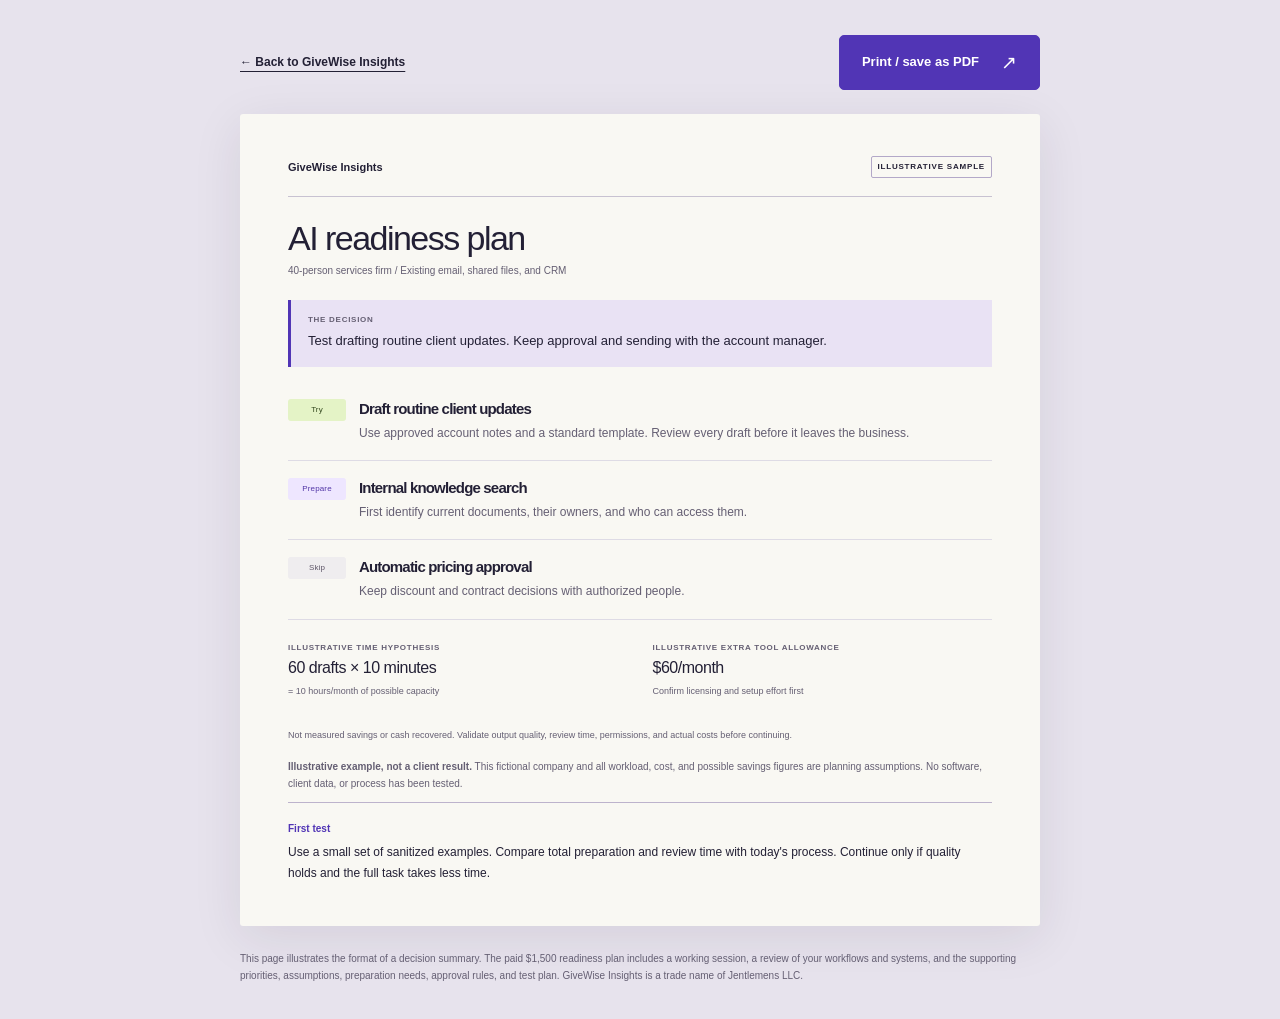
==== sample-ai-plan.html @ 5fb80d4b "Rebuild GiveWise Insights around the $1,500 AI readiness plan" ====
<!doctype html>
<html lang="en"><head><meta charset="utf-8"><meta name="viewport" content="width=device-width, initial-scale=1"><title>Sample AI Readiness Plan | GiveWise Insights</title><meta name="description" content="A one-page fictional AI readiness plan for a 40-person services firm. See a suggested first test, preparation needs, and ideas to skip."><link rel="canonical" href="https://givewiseinsights.josephjilovec.com/sample-ai-plan"><link rel="icon" href="favicon.svg" type="image/svg+xml"><link rel="stylesheet" href="styles.css"></head><body class="sample-document"><nav class="sample-toolbar" aria-label="Sample plan actions"><a class="text-link" href="index.html#sample">← Back to GiveWise Insights</a><button class="button" data-print-sample hidden type="button">Print / save as PDF <span aria-hidden="true">↗</span></button></nav><main><article class="sample-paper standalone-paper" aria-labelledby="sample-title"><div class="paper-heading"><span>GiveWise Insights</span><span class="paper-label">Illustrative sample</span></div><h1 id="sample-title">AI readiness plan</h1><p class="paper-context">40-person services firm / Existing email, shared files, and CRM</p><div class="sample-goal"><small>The decision</small><p>Test drafting routine client updates. Keep approval and sending with the account manager.</p></div><ol class="sample-decisions"><li><span class="tag try">Try</span><div><h2>Draft routine client updates</h2><p>Use approved account notes and a standard template. Review every draft before it leaves the business.</p></div></li><li><span class="tag prepare">Prepare</span><div><h2>Internal knowledge search</h2><p>First identify current documents, their owners, and who can access them.</p></div></li><li><span class="tag skip">Skip</span><div><h2>Automatic pricing approval</h2><p>Keep discount and contract decisions with authorized people.</p></div></li></ol><div class="sample-math"><div><small>Illustrative time hypothesis</small><strong>60 drafts × 10 minutes</strong><span>= 10 hours/month of possible capacity</span></div><div><small>Illustrative extra tool allowance</small><strong>$60/month</strong><span>Confirm licensing and setup effort first</span></div></div><p class="paper-footnote">Not measured savings or cash recovered. Validate output quality, review time, permissions, and actual costs before continuing.</p><p class="standalone-disclaimer"><strong>Illustrative example, not a client result.</strong> This fictional company and all workload, cost, and possible savings figures are planning assumptions. No software, client data, or process has been tested.</p><div class="paper-next"><strong>First test</strong><p>Use a small set of sanitized examples. Compare total preparation and review time with today's process. Continue only if quality holds and the full task takes less time.</p></div></article></main><p class="sample-document-note">This page illustrates the format of a decision summary. The paid $1,500 readiness plan includes a working session, a review of your workflows and systems, and the supporting priorities, assumptions, preparation needs, approval rules, and test plan. GiveWise Insights is a trade name of Jentlemens LLC.</p><script src="script.js" defer></script></body></html>
---- styles.css ----
:root{--ink:#232035;--muted:#655f73;--purple:#5135b5;--purple-dark:#372175;--lime:#dff59d;--paper:#f9f8f3;--line:#dedbe5;--white:#fff;--max:1264px;font-family:"Helvetica Neue",Helvetica,Arial,sans-serif;color:var(--ink);background:var(--paper);font-synthesis:none}*{box-sizing:border-box}html{scroll-behavior:smooth;scroll-padding-top:100px}body{margin:0;-webkit-font-smoothing:antialiased}a{color:inherit;text-decoration:none}button{font:inherit}a,button,summary{-webkit-tap-highlight-color:transparent}a:focus-visible,button:focus-visible,summary:focus-visible{outline:3px solid #8f6cef;outline-offset:5px}::selection{background:var(--lime);color:var(--ink)}h1,h2,h3,h4,p{margin-top:0}h1,h2,h3,h4{font-weight:500}h1,h2{letter-spacing:-.055em}h1 em,h2 em,.board-title em{font-family:Georgia,"Times New Roman",serif;font-weight:400}p{line-height:1.65}.wrap{width:min(var(--max),calc(100% - 96px));margin-inline:auto}.section-space{padding-block:112px}.skip-link{position:fixed;top:12px;left:12px;z-index:100;transform:translateY(-160%);padding:12px 18px;background:var(--ink);color:#fff}.skip-link:focus{transform:none}.site-header{position:sticky;top:0;z-index:20;border-bottom:1px solid var(--line);background:rgba(249,248,243,.96);backdrop-filter:blur(16px)}.header-inner{width:min(1440px,calc(100% - 64px));margin:auto;min-height:94px;display:flex;align-items:center;gap:30px}.brand{display:inline-flex;align-items:center;gap:11px;flex-shrink:0}.brand-mark{width:43px;height:43px;position:relative;display:flex;align-items:center;justify-content:center;background:var(--purple);color:var(--white);border-radius:11px;font-size:29px;font-weight:650;letter-spacing:-.08em;padding-right:3px}.brand-mark>span{position:absolute;right:4px;top:0;font-size:20px;color:var(--lime)}.brand-name{font-size:21px;font-weight:650;letter-spacing:-.055em;line-height:1.1}.brand-name>span{font-weight:400}.brand-name small{display:block;margin-top:7px;color:var(--muted);font-size:10px;font-weight:500;letter-spacing:.055em}.header-inner nav{margin-left:auto;display:flex;gap:28px;font-size:12px;font-weight:550}.header-inner nav a:hover,.text-link:hover{color:var(--purple)}.button{display:inline-flex;align-items:center;justify-content:center;gap:22px;min-height:54px;max-width:100%;padding:17px 22px;border:1px solid var(--purple);border-radius:5px;background:var(--purple);color:var(--white);font-size:13px;font-weight:600;line-height:1.4;text-align:left;transition:background .18s,transform .18s}.button:hover{background:var(--purple-dark);transform:translateY(-2px)}.button>span{font-size:19px;line-height:1;flex-shrink:0}.button-small{min-height:42px;padding:10px 17px;font-size:12px}.button-lime{background:var(--lime);color:var(--ink);border-color:var(--lime)}.button-lime:hover{background:#ebffc0;color:var(--ink)}.button-outline{background:transparent;color:var(--white);border-color:#a897cf}.button-outline:hover{background:#4a328c}.eyebrow{margin-bottom:22px;font-size:10px;line-height:1.7;font-weight:650;letter-spacing:.13em;text-transform:uppercase;color:var(--purple)}.eyebrow.light{color:var(--lime)}.status-dot{width:6px;height:6px;display:inline-block;vertical-align:middle;margin-right:8px;border-radius:50%;background:var(--purple)}.hero{display:grid;grid-template-columns:1.3fr 1fr;gap:70px;align-items:center;padding-block:70px 74px}.hero h1{font-size:clamp(45px,4.8vw,70px);line-height:1.045;margin-bottom:26px}.hero h1 em{color:var(--purple)}.hero-description{max-width:580px;color:var(--muted);font-size:15px;line-height:1.75;margin-bottom:28px}.cta-note{max-width:430px;font-size:11px;line-height:1.7;color:var(--muted);margin:14px 0 21px}.text-link{display:inline-block;font-size:12px;font-weight:550;text-decoration:underline;text-underline-offset:5px;line-height:1.7}.text-link>span{display:inline-block;margin-left:6px;text-decoration:none}.decision-board{background:#fff;border:1px solid #d8d2e9;border-radius:9px;box-shadow:14px 17px 0 #e8e2f3;overflow:hidden}.board-top,.board-bottom{display:flex;justify-content:space-between;align-items:center;gap:12px;padding:18px 25px;font-size:9px;font-weight:550;letter-spacing:.04em}.board-top{border-bottom:1px solid var(--line);color:var(--muted)}.paper-label{font-size:8px;text-transform:uppercase;letter-spacing:.1em;border:1px solid #b3a8c8;border-radius:2px;padding:4px 6px;line-height:1.5;white-space:nowrap}.board-title{font-size:37px;line-height:1.04;letter-spacing:-.05em;padding:24px 25px 0;margin-bottom:12px}.board-title em{color:var(--purple)}.decision-row{display:grid;grid-template-columns:29px 1fr;gap:14px;padding:18px 25px;border-bottom:1px solid #eeebf2}.decision-symbol{width:27px;height:27px;display:grid;place-items:center;border-radius:50%;font-size:17px}.try{background:#e4f3c6;color:#33481e}.prepare{background:#eee6ff;color:#5135a6}.skip{background:#efedef;color:#60576a}.decision-row small{display:block;font-size:8px;letter-spacing:.12em;text-transform:uppercase;font-weight:650;margin-bottom:6px;color:var(--muted)}.decision-row h2{font-size:16px;letter-spacing:-.02em;margin-bottom:4px;font-weight:550;line-height:1.3}.decision-row p{font-size:10px;color:var(--muted);margin-bottom:0}.board-bottom{padding-block:19px;background:#f4f1fb;font-size:9px}.board-bottom a{color:var(--purple);font-weight:650}.audience-band{border-block:1px solid var(--line);background:#efeee8}.audience-band>.wrap{display:flex;gap:28px;align-items:center;justify-content:space-between;padding-block:22px}.audience-band p{font-size:13px;margin:0}.audience-band strong{font-weight:650}.audience-band span{font-size:10px;color:var(--muted)}.review-section{background:var(--purple);color:#fff;padding-block:80px}.review-grid{display:grid;grid-template-columns:1fr 1fr;gap:96px}.review-section h2{font-size:clamp(40px,4.2vw,61px);line-height:1.08;margin:0}.large-copy{font-size:21px;line-height:1.5;letter-spacing:-.025em}.review-copy>p:not(.large-copy):not(.small-note){font-size:13px;color:#e7e0f8;max-width:510px;line-height:1.8}.review-copy .button{margin-top:9px}.small-note{font-size:10px;line-height:1.75;color:var(--muted);margin:15px 0 0}.review-copy .small-note{color:#e0d8f3;max-width:440px}.section-heading{max-width:890px;margin-bottom:48px}.section-heading h2{font-size:clamp(40px,4.6vw,65px);line-height:1.07;margin-bottom:23px}.section-heading h2 em{color:var(--purple)}.section-heading>p:last-child{font-size:16px;max-width:610px;color:var(--muted);margin-bottom:0}.plan-layout{display:grid;grid-template-columns:.86fr 1.3fr;gap:90px;align-items:start}.price-card{position:sticky;top:120px;border:1px solid #c9bfdd;background:#fff;padding:35px 32px;border-radius:7px}.price-card .eyebrow{font-size:9px;margin-bottom:20px}.price{font-size:66px;letter-spacing:-.065em;line-height:1;margin-bottom:23px}.price>span{font-size:12px;letter-spacing:0;color:var(--muted)}.price-card>p:not(.eyebrow):not(.price):not(.small-note){font-size:14px;color:var(--muted)}.price-card .button{display:flex;margin-top:26px;justify-content:space-between}.price-card .text-link{font-size:10px;margin-top:23px}.deliverables>h3{font-size:22px;margin-bottom:25px;letter-spacing:-.03em}.outcome-list,.method-list,.sample-decisions{list-style:none;padding:0;margin:0}.outcome-list>li{display:grid;grid-template-columns:27px 1fr;gap:20px;padding:23px 0;border-top:1px solid var(--line)}.outcome-list>li>span{font-size:10px;font-weight:600;color:var(--purple);padding-top:5px}.outcome-list h4{font-size:22px;line-height:1.2;letter-spacing:-.03em;margin-bottom:11px}.outcome-list p{font-size:13px;color:var(--muted);margin:0;max-width:465px}.scope-note{background:#ece8f4;padding:22px 25px;margin-top:17px;border-radius:4px}.scope-note strong{font-size:12px;font-weight:600}.scope-note p{font-size:11px;color:var(--muted);margin:9px 0 0}.sample-section{background:#282335;color:#fff}.sample-grid{display:grid;grid-template-columns:.84fr 1.16fr;gap:94px;align-items:start}.sample-intro{position:sticky;top:130px}.sample-intro h2{font-size:clamp(35px,3.8vw,54px);line-height:1.12;margin-bottom:25px}.sample-intro h2 em{color:var(--lime)}.sample-intro>p:not(.eyebrow){color:#c7c0d1;font-size:13px;line-height:1.85}.sample-intro .example-disclaimer{border-left:2px solid #8a749f;padding-left:18px;margin:26px 0}.example-disclaimer strong{display:block;font-weight:550;color:#fff;font-size:11px;margin-bottom:6px}.sample-intro .text-link{color:var(--lime)}.sample-paper{padding:32px;background:var(--paper);color:var(--ink);box-shadow:10px 12px 0 #594c6a;border-radius:3px}.paper-heading{display:flex;justify-content:space-between;align-items:center;gap:12px;padding-bottom:18px;border-bottom:1px solid #c8c2d1;font-size:11px;font-weight:650}.sample-paper h3{font-size:34px;letter-spacing:-.045em;margin:23px 0 5px}.paper-context{font-size:10px;color:var(--muted);margin-bottom:20px}.sample-goal{padding:15px 17px;background:#e9e2f4;border-left:3px solid var(--purple)}.sample-goal small,.sample-math small{display:block;font-size:8px;text-transform:uppercase;letter-spacing:.09em;color:var(--muted);font-weight:650}.sample-goal p{font-size:13px;line-height:1.6;margin:7px 0 0}.sample-decisions{margin-top:15px}.sample-decisions li{display:grid;grid-template-columns:58px 1fr;align-items:start;gap:13px;border-bottom:1px solid var(--line);padding:17px 0}.tag{display:inline-block;text-align:center;font-size:8px;letter-spacing:.02em;padding:5px 6px;border-radius:3px;line-height:1.5}.sample-decisions h4,.sample-decisions h2{font-size:13px;font-weight:600;margin:1px 0 6px}.sample-decisions p{font-size:10px;line-height:1.7;color:var(--muted);margin:0}.sample-math{display:grid;grid-template-columns:1fr 1fr;gap:25px;padding:20px 0 10px}.sample-math strong{display:block;font-size:16px;letter-spacing:-.03em;font-weight:500;margin:7px 0}.sample-math div>span{display:block;font-size:9px;line-height:1.7;color:var(--muted)}.paper-footnote{font-size:9px;line-height:1.7;color:var(--muted);margin:6px 0 16px}.paper-next{padding-top:15px;border-top:1px solid #bdb3cc}.paper-next strong{font-size:10px;font-weight:650;color:var(--purple)}.paper-next p{font-size:10px;line-height:1.75;margin:6px 0 0}.method-section{display:grid;grid-template-columns:1fr 1fr;gap:96px}.method-heading{margin:0}.method-heading h2{font-size:clamp(40px,4vw,57px)}.method-heading>p:last-child{font-size:14px;max-width:390px}.method-list li{padding:26px 0;border-top:1px solid var(--line);display:grid;grid-template-columns:28px 1fr;gap:24px}.method-list li>span{color:var(--purple);font-size:10px;padding-top:6px}.method-list h3{font-size:24px;letter-spacing:-.03em;margin-bottom:10px}.method-list p{font-size:13px;color:var(--muted);margin:0}.about-section{background:#e9eddd;padding-block:75px}.about-grid{display:grid;grid-template-columns:1fr 2fr;gap:70px}.about-section h2{font-size:44px;line-height:1.1;margin-bottom:24px}.about-section .large-copy{max-width:760px}.about-section p:not(.eyebrow):not(.large-copy){font-size:13px;color:#555d47;max-width:640px}.about-section p:last-child{margin-bottom:0}.faq-section{display:grid;grid-template-columns:.8fr 1.2fr;gap:96px}.faq-section h2{font-size:41px;line-height:1.1}.faq-list details{border-top:1px solid var(--line)}.faq-list details:last-child{border-bottom:1px solid var(--line)}.faq-list summary{display:flex;align-items:center;justify-content:space-between;gap:20px;list-style:none;padding:23px 0;font-size:14px;line-height:1.5;cursor:pointer}.faq-list summary::-webkit-details-marker{display:none}.faq-list summary>span{flex-shrink:0;font-size:20px;color:var(--purple)}.faq-list details[open] summary>span{transform:rotate(45deg)}.faq-list details>p{font-size:12px;color:var(--muted);padding:0 30px 25px 0;line-height:1.9;margin:0}.contact-section{padding-block:82px;background:var(--purple-dark);color:#fff}.contact-section h2{font-size:clamp(44px,5vw,68px);line-height:1.08;margin-bottom:43px}.contact-section h2 em{color:var(--lime)}.contact-options{display:grid;grid-template-columns:1fr 1fr;gap:80px}.contact-options>div{border-top:1px solid #ffffff40;padding-top:27px}.contact-options h3{font-size:20px;letter-spacing:-.025em;margin-bottom:7px}.contact-options p{font-size:12px;color:#dfd5f2;margin-bottom:22px}.contact-section .small-note{color:#c4b6df;margin-top:34px}.site-footer{background:var(--paper);padding-top:44px}.footer-top{display:flex;align-items:center;justify-content:space-between;gap:30px;padding-bottom:37px}.footer-top>p{font-size:11px;color:var(--muted);margin:0}.footer-bottom{border-top:1px solid var(--line);display:flex;align-items:center;justify-content:space-between;gap:24px;padding-block:23px}.footer-bottom p{font-size:9px;color:var(--muted);margin:0}.sample-document{background:#e7e3ed;padding:35px 24px}.sample-toolbar{width:min(800px,100%);margin:0 auto 24px;display:flex;justify-content:space-between;align-items:center;gap:20px}.sample-toolbar .button{cursor:pointer}.standalone-paper{width:min(800px,100%);margin:auto;padding:42px 48px;box-shadow:0 12px 50px #28233518}.standalone-paper .sample-decisions p,.standalone-paper .paper-next p{font-size:12px}.standalone-paper .sample-decisions h4,.standalone-paper .sample-decisions h2{font-size:15px}.standalone-paper .sample-math{padding-block:23px}.standalone-disclaimer{font-size:10px;color:var(--muted);margin-top:15px}.sample-document-note{width:min(800px,100%);margin:25px auto 0;font-size:10px;color:var(--muted)}
@media(min-width:1550px){.hero{padding-block:90px}.hero h1{font-size:72px}.hero-description{font-size:16px}}
@media(max-width:1100px){.wrap{width:calc(100% - 64px)}.header-inner{gap:22px}.header-inner nav{gap:19px}.hero{gap:43px;grid-template-columns:1.14fr 1fr;padding-top:55px}.hero h1{font-size:clamp(41px,5.1vw,58px)}.hero .eyebrow{font-size:9px}.hero-description{font-size:14px}.decision-row{padding-inline:20px}.board-top,.board-bottom{padding-inline:20px}.board-title{padding-inline:20px;font-size:33px}.plan-layout,.sample-grid{gap:55px}.review-grid,.method-section,.faq-section{gap:65px}.price-card{padding:28px 24px}.audience-band>.wrap{gap:20px}.audience-band span{max-width:220px;line-height:1.7}.sample-paper{padding:26px}}
@media(max-width:850px){.header-inner{min-height:82px}.header-inner nav{display:none}.header-inner>.button{margin-left:auto}.hero{grid-template-columns:1fr 1fr;gap:30px}.hero h1{font-size:40px}.hero .eyebrow{max-width:250px}.hero-description{font-size:13px}.hero .button{font-size:11px;gap:12px;padding-inline:16px}.board-top{font-size:8px;padding-inline:17px}.board-title{font-size:31px;padding-inline:17px}.decision-row{padding:15px 17px;gap:9px;grid-template-columns:24px 1fr}.decision-symbol{width:23px;height:23px}.decision-row h2{font-size:14px}.decision-row p{font-size:9px}.board-bottom{font-size:8px;padding-inline:17px}.plan-layout{gap:40px;grid-template-columns:.95fr 1.05fr}.outcome-list>li{gap:12px;grid-template-columns:22px 1fr}.outcome-list h4{font-size:19px}.outcome-list p{font-size:12px}.price-card .button{font-size:11px;gap:8px;padding-inline:15px}.price{font-size:56px}.sample-grid{grid-template-columns:1fr;gap:40px}.sample-intro{position:static;max-width:590px}.sample-paper{max-width:660px;width:100%;margin-left:auto}.sample-intro h2{font-size:45px}.sample-intro .example-disclaimer{margin-block:20px}.method-section,.review-grid,.faq-section{gap:45px}.contact-options{gap:40px}.contact-options .button{font-size:11px;gap:12px}.about-grid{grid-template-columns:.6fr 1.4fr;gap:45px}.about-section h2{font-size:38px}.section-space{padding-block:85px}}
@media(max-width:650px){html{scroll-padding-top:85px}.wrap{width:calc(100% - 40px)}.header-inner{width:calc(100% - 32px);min-height:76px;gap:15px}.brand{gap:8px}.brand-mark{width:34px;height:34px;font-size:25px;border-radius:8px}.brand-mark>span{font-size:15px;right:3px}.brand-name{font-size:17px}.brand-name small{font-size:7px;letter-spacing:.02em;margin-top:5px}.button-small{font-size:10px;padding:9px 12px;gap:8px;min-height:38px}.hero{grid-template-columns:1fr;gap:39px;padding-block:43px 48px}.hero .eyebrow{max-width:none;font-size:8px;letter-spacing:.1em;margin-bottom:20px}.hero h1{font-size:clamp(38px,9.3vw,58px);line-height:1.065;max-width:550px;margin-bottom:23px}.hero-description{font-size:14px;line-height:1.8;margin-bottom:25px}.hero .button{font-size:12px;padding-inline:19px;gap:18px;min-height:54px}.hero .text-link{font-size:11px}.cta-note{max-width:390px;font-size:10px;margin-bottom:20px}.decision-board{max-width:500px;width:calc(100% - 10px);margin:0 auto 8px;box-shadow:9px 10px 0 #e8e2f3}.board-top,.board-bottom{padding-inline:21px;font-size:9px}.board-title{font-size:36px;padding-inline:21px;padding-top:24px}.decision-row{padding:17px 21px;gap:13px;grid-template-columns:27px 1fr}.decision-symbol{width:27px;height:27px}.decision-row h2{font-size:16px}.decision-row p{font-size:10px}.audience-band>.wrap{display:block;padding-block:22px}.audience-band p{font-size:12px}.audience-band span{display:block;max-width:none;margin-top:10px;font-size:9px}.review-section{padding-block:54px}.review-grid,.plan-layout,.method-section,.about-grid,.faq-section{grid-template-columns:1fr;gap:33px}.review-section h2{font-size:42px}.eyebrow{font-size:9px;margin-bottom:18px}.large-copy{font-size:19px}.review-copy .button{font-size:12px;gap:14px}.section-space{padding-block:64px}.section-heading{margin-bottom:31px}.section-heading h2{font-size:40px;line-height:1.08}.section-heading>p:last-child{font-size:14px}.price-card{position:static;padding:27px}.price{font-size:63px}.price-card .button{font-size:12px;padding:17px;gap:14px}.price-card>p:not(.eyebrow):not(.price):not(.small-note){font-size:13px}.deliverables>h3{margin-bottom:17px}.outcome-list h4{font-size:21px}.outcome-list p{font-size:12px}.outcome-list>li{grid-template-columns:22px 1fr;gap:17px}.scope-note{padding:20px}.sample-grid{gap:30px}.sample-intro h2{font-size:39px}.sample-intro>p:not(.eyebrow){font-size:12px}.sample-paper{padding:23px 19px;width:calc(100% - 8px);box-shadow:7px 8px 0 #594c6a;margin-right:8px}.paper-heading{font-size:10px;gap:8px}.paper-label{font-size:7px;padding:4px 5px;letter-spacing:.06em}.sample-paper h3{font-size:29px}.paper-context{font-size:9px}.sample-goal{padding:14px}.sample-goal p{font-size:12px}.sample-decisions li{grid-template-columns:51px 1fr;gap:10px}.sample-decisions h4,.sample-decisions h2{font-size:12px}.sample-decisions p{font-size:10px}.sample-math{gap:18px}.sample-math strong{font-size:14px}.sample-math small{font-size:7px}.sample-math div>span{font-size:8px}.paper-footnote{font-size:8px}.method-heading>p:last-child{font-size:14px}.method-heading h2{font-size:44px}.method-list li{gap:17px}.method-list h3{font-size:23px}.about-section{padding-block:55px}.about-grid{gap:8px}.about-section h2{font-size:37px}.about-section .large-copy{font-size:18px}.faq-section{gap:12px}.faq-section h2{font-size:37px}.faq-list summary{font-size:13px;padding-block:21px}.contact-section{padding-block:58px}.contact-section h2{font-size:44px;margin-bottom:31px}.contact-options{grid-template-columns:1fr;gap:30px}.contact-options>div{padding-top:22px}.contact-options .button{font-size:12px;gap:16px}.contact-section .small-note{font-size:9px;margin-top:27px}.footer-top{flex-wrap:wrap;justify-content:flex-start;gap:25px;padding-bottom:28px}.footer-top>.text-link{margin-right:auto}.footer-top>p{margin-left:auto;font-size:9px}.footer-bottom{display:block;padding-block:22px}.footer-bottom p{font-size:9px}.footer-bottom p+p{margin-top:9px}.sample-document{padding:24px 13px}.sample-toolbar{align-items:flex-start;gap:12px}.sample-toolbar .text-link{font-size:10px}.sample-toolbar .button{font-size:10px;min-height:40px;padding:10px 12px;gap:8px}.standalone-paper{width:100%;margin:0;padding:24px 20px;box-shadow:none}.standalone-paper .sample-decisions p,.standalone-paper .paper-next p{font-size:11px}.standalone-paper .sample-decisions h4,.standalone-paper .sample-decisions h2{font-size:13px}}
@media(max-width:360px){.brand-name{font-size:15px}.brand-name small{font-size:6px}.header-inner{gap:9px}.brand-mark{width:30px;height:30px;font-size:23px}.button-small{font-size:9px;padding:8px 9px;gap:5px}.hero h1{font-size:36px}.hero .button,.review-copy .button,.contact-options .button{font-size:11px;gap:10px;padding-inline:16px}.section-heading h2{font-size:35px}.review-section h2{font-size:37px}.sample-math{grid-template-columns:1fr;gap:14px}.paper-heading{font-size:9px}.contact-section h2{font-size:39px}.price-card{padding:24px 20px}.price-card .button{font-size:11px}.paper-label{font-size:6px}.footer-top>p{margin:0}.sample-intro h2{font-size:35px}}
@media(prefers-reduced-motion:reduce){html{scroll-behavior:auto}.button{transition:none}.button:hover{transform:none}}
@media print{@page{size:A4;margin:13mm}.sample-document{background:#fff;padding:0;color:#111}.sample-toolbar,.sample-document-note{display:none}.standalone-paper{padding:0;max-width:none;width:100%;margin:0;box-shadow:none;border-radius:0}.sample-paper{-webkit-print-color-adjust:exact;print-color-adjust:exact}.standalone-paper h3{margin-top:17px;font-size:29px}.standalone-paper .sample-decisions li{padding-block:12px}.standalone-paper .sample-decisions p,.standalone-paper .paper-next p{font-size:10px}.standalone-paper .sample-decisions h4,.standalone-paper .sample-decisions h2{font-size:12px}.standalone-paper .sample-math{padding-block:15px}.standalone-disclaimer{font-size:9px}.sample-paper,.sample-goal,.sample-decisions li,.sample-math,.paper-next{break-inside:avoid}}

.standalone-paper h1{font-size:34px;line-height:1.1;letter-spacing:-.045em;margin:23px 0 6px}@media(max-width:650px){.standalone-paper h1{font-size:29px}}@media print{.standalone-paper h1{font-size:29px;margin-top:17px}}
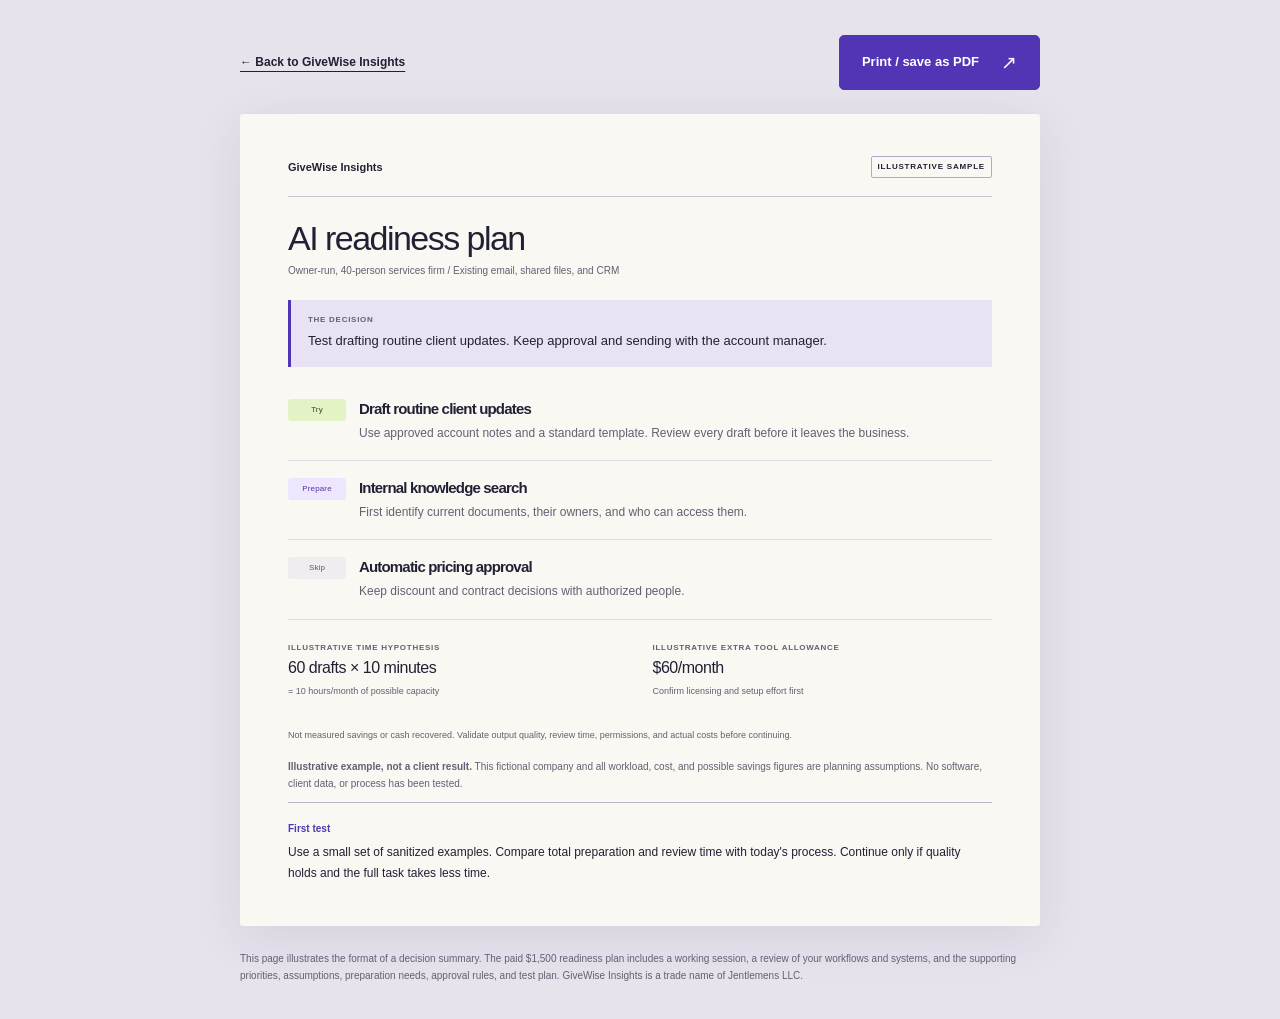
==== commit 6f5111a1: "Focus GiveWise on Phoenix business owners and add the service price ladder" ====
--- a/sample-ai-plan.html
+++ b/sample-ai-plan.html
@@ -1,2 +1,2 @@
 <!doctype html>
-<html lang="en"><head><meta charset="utf-8"><meta name="viewport" content="width=device-width, initial-scale=1"><title>Sample AI Readiness Plan | GiveWise Insights</title><meta name="description" content="A one-page fictional AI readiness plan for a 40-person services firm. See a suggested first test, preparation needs, and ideas to skip."><link rel="canonical" href="https://givewiseinsights.josephjilovec.com/sample-ai-plan"><link rel="icon" href="favicon.svg" type="image/svg+xml"><link rel="stylesheet" href="styles.css"></head><body class="sample-document"><nav class="sample-toolbar" aria-label="Sample plan actions"><a class="text-link" href="index.html#sample">← Back to GiveWise Insights</a><button class="button" data-print-sample hidden type="button">Print / save as PDF <span aria-hidden="true">↗</span></button></nav><main><article class="sample-paper standalone-paper" aria-labelledby="sample-title"><div class="paper-heading"><span>GiveWise Insights</span><span class="paper-label">Illustrative sample</span></div><h1 id="sample-title">AI readiness plan</h1><p class="paper-context">40-person services firm / Existing email, shared files, and CRM</p><div class="sample-goal"><small>The decision</small><p>Test drafting routine client updates. Keep approval and sending with the account manager.</p></div><ol class="sample-decisions"><li><span class="tag try">Try</span><div><h2>Draft routine client updates</h2><p>Use approved account notes and a standard template. Review every draft before it leaves the business.</p></div></li><li><span class="tag prepare">Prepare</span><div><h2>Internal knowledge search</h2><p>First identify current documents, their owners, and who can access them.</p></div></li><li><span class="tag skip">Skip</span><div><h2>Automatic pricing approval</h2><p>Keep discount and contract decisions with authorized people.</p></div></li></ol><div class="sample-math"><div><small>Illustrative time hypothesis</small><strong>60 drafts × 10 minutes</strong><span>= 10 hours/month of possible capacity</span></div><div><small>Illustrative extra tool allowance</small><strong>$60/month</strong><span>Confirm licensing and setup effort first</span></div></div><p class="paper-footnote">Not measured savings or cash recovered. Validate output quality, review time, permissions, and actual costs before continuing.</p><p class="standalone-disclaimer"><strong>Illustrative example, not a client result.</strong> This fictional company and all workload, cost, and possible savings figures are planning assumptions. No software, client data, or process has been tested.</p><div class="paper-next"><strong>First test</strong><p>Use a small set of sanitized examples. Compare total preparation and review time with today's process. Continue only if quality holds and the full task takes less time.</p></div></article></main><p class="sample-document-note">This page illustrates the format of a decision summary. The paid $1,500 readiness plan includes a working session, a review of your workflows and systems, and the supporting priorities, assumptions, preparation needs, approval rules, and test plan. GiveWise Insights is a trade name of Jentlemens LLC.</p><script src="script.js" defer></script></body></html>
+<html lang="en"><head><meta charset="utf-8"><meta name="viewport" content="width=device-width, initial-scale=1"><title>Sample AI Readiness Plan | GiveWise Insights</title><meta name="description" content="A one-page fictional AI readiness plan for a 40-person services firm. See a suggested first test, preparation needs, and ideas to skip."><link rel="canonical" href="https://givewiseinsights.josephjilovec.com/sample-ai-plan"><link rel="icon" href="favicon.svg" type="image/svg+xml"><link rel="stylesheet" href="styles.css"></head><body class="sample-document"><nav class="sample-toolbar" aria-label="Sample plan actions"><a class="text-link" href="index.html#sample">← Back to GiveWise Insights</a><button class="button" data-print-sample hidden type="button">Print / save as PDF <span aria-hidden="true">↗</span></button></nav><main><article class="sample-paper standalone-paper" aria-labelledby="sample-title"><div class="paper-heading"><span>GiveWise Insights</span><span class="paper-label">Illustrative sample</span></div><h1 id="sample-title">AI readiness plan</h1><p class="paper-context">Owner-run, 40-person services firm / Existing email, shared files, and CRM</p><div class="sample-goal"><small>The decision</small><p>Test drafting routine client updates. Keep approval and sending with the account manager.</p></div><ol class="sample-decisions"><li><span class="tag try">Try</span><div><h2>Draft routine client updates</h2><p>Use approved account notes and a standard template. Review every draft before it leaves the business.</p></div></li><li><span class="tag prepare">Prepare</span><div><h2>Internal knowledge search</h2><p>First identify current documents, their owners, and who can access them.</p></div></li><li><span class="tag skip">Skip</span><div><h2>Automatic pricing approval</h2><p>Keep discount and contract decisions with authorized people.</p></div></li></ol><div class="sample-math"><div><small>Illustrative time hypothesis</small><strong>60 drafts × 10 minutes</strong><span>= 10 hours/month of possible capacity</span></div><div><small>Illustrative extra tool allowance</small><strong>$60/month</strong><span>Confirm licensing and setup effort first</span></div></div><p class="paper-footnote">Not measured savings or cash recovered. Validate output quality, review time, permissions, and actual costs before continuing.</p><p class="standalone-disclaimer"><strong>Illustrative example, not a client result.</strong> This fictional company and all workload, cost, and possible savings figures are planning assumptions. No software, client data, or process has been tested.</p><div class="paper-next"><strong>First test</strong><p>Use a small set of sanitized examples. Compare total preparation and review time with today's process. Continue only if quality holds and the full task takes less time.</p></div></article></main><p class="sample-document-note">This page illustrates the format of a decision summary. The paid $1,500 readiness plan includes a working session, a review of your workflows and systems, and the supporting priorities, assumptions, preparation needs, approval rules, and test plan. GiveWise Insights is a trade name of Jentlemens LLC.</p><script src="script.js" defer></script></body></html>
--- a/styles.css
+++ b/styles.css
@@ -8,3 +8,10 @@
 @media print{@page{size:A4;margin:13mm}.sample-document{background:#fff;padding:0;color:#111}.sample-toolbar,.sample-document-note{display:none}.standalone-paper{padding:0;max-width:none;width:100%;margin:0;box-shadow:none;border-radius:0}.sample-paper{-webkit-print-color-adjust:exact;print-color-adjust:exact}.standalone-paper h3{margin-top:17px;font-size:29px}.standalone-paper .sample-decisions li{padding-block:12px}.standalone-paper .sample-decisions p,.standalone-paper .paper-next p{font-size:10px}.standalone-paper .sample-decisions h4,.standalone-paper .sample-decisions h2{font-size:12px}.standalone-paper .sample-math{padding-block:15px}.standalone-disclaimer{font-size:9px}.sample-paper,.sample-goal,.sample-decisions li,.sample-math,.paper-next{break-inside:avoid}}
 
 .standalone-paper h1{font-size:34px;line-height:1.1;letter-spacing:-.045em;margin:23px 0 6px}@media(max-width:650px){.standalone-paper h1{font-size:29px}}@media print{.standalone-paper h1{font-size:29px;margin-top:17px}}
+
+/* Phoenix owner-led service offers */
+.focus-section{padding-bottom:82px}.focus-section .section-heading{max-width:980px}.focus-grid{display:grid;grid-template-columns:1fr 1fr;gap:64px}.focus-grid article{border-top:1px solid var(--line);padding-top:25px}.focus-label{font-size:10px;font-weight:650;letter-spacing:.06em;color:var(--purple)}.focus-grid h3{font-size:28px;letter-spacing:-.035em;margin:17px 0 14px}.focus-grid p{font-size:14px;color:var(--muted);max-width:510px}.focus-grid .focus-boundary{border-left:2px solid #cfc5e3;padding-left:15px;font-size:11px;margin-top:20px}.pricing-section{background:#eee9f7;padding-block:80px}.pricing-section .section-heading{margin-bottom:36px}.pricing-ladder{display:grid;grid-template-columns:repeat(4,minmax(0,1fr));border:1px solid #cdc4dd;background:var(--paper);border-radius:6px;overflow:hidden}.ladder-card{padding:28px 24px;display:flex;flex-direction:column;min-width:0}.ladder-card+.ladder-card{border-left:1px solid #d7cfe2}.ladder-step{font-size:8px;text-transform:uppercase;letter-spacing:.1em;font-weight:600;color:var(--purple);margin-bottom:26px}.ladder-card h3{font-size:20px;letter-spacing:-.035em;margin-bottom:20px}.ladder-price{font-size:42px;letter-spacing:-.06em;line-height:1.1;margin-bottom:22px}.ladder-price.range{font-size:27px;white-space:nowrap}.ladder-price span{display:block;font-size:10px;letter-spacing:0;color:var(--muted);margin-top:10px}.ladder-card>p:not(.ladder-step):not(.ladder-price){font-size:12px;color:var(--muted);line-height:1.8;margin-bottom:24px}.ladder-card .text-link{font-size:10px;margin-top:auto}.pricing-note{font-size:10px;color:var(--muted);line-height:1.85;max-width:1000px;margin:22px 0 0}.savings-section{display:grid;grid-template-columns:1.1fr 1fr;gap:90px;padding-top:70px;border-bottom:1px solid var(--line);padding-bottom:60px}.savings-section h2{font-size:36px;line-height:1.15;margin-bottom:20px}.savings-section p:not(.eyebrow):not(.small-note){font-size:13px;color:var(--muted)}.savings-section .small-note{font-size:11px}.hero .eyebrow{max-width:560px}.audience-band span{max-width:none}.review-section h2 em{font-style:normal;font-family:inherit}.plan-section .section-heading .eyebrow{max-width:600px}
+@media(max-width:1100px){.ladder-card{padding:25px 20px}.ladder-card h3{font-size:18px}.ladder-price.range{font-size:23px}.focus-grid{gap:45px}.savings-section{gap:60px}}
+@media(max-width:950px){.pricing-ladder{grid-template-columns:1fr 1fr}.ladder-card{padding:28px}.ladder-card:nth-child(3){border-left:0}.ladder-card:nth-child(n+3){border-top:1px solid #d7cfe2}.ladder-price.range{font-size:30px}.ladder-card h3{font-size:22px}.ladder-card>p:not(.ladder-step):not(.ladder-price){font-size:13px}.ladder-card .text-link{font-size:11px}.ladder-step{margin-bottom:20px}.savings-section{gap:42px}.savings-section h2{font-size:32px}}
+@media(max-width:650px){.hero .eyebrow{max-width:320px;font-size:8px;letter-spacing:.06em}.focus-section{padding-bottom:54px}.focus-grid{grid-template-columns:1fr;gap:26px}.focus-grid h3{font-size:25px}.focus-grid p{font-size:13px}.pricing-section{padding-block:54px}.pricing-ladder{grid-template-columns:1fr}.ladder-card{padding:25px}.ladder-card+.ladder-card{border-left:0;border-top:1px solid #d7cfe2}.ladder-card h3{font-size:23px;margin-bottom:16px}.ladder-price{font-size:44px}.ladder-price.range{font-size:34px}.ladder-price span{display:inline-block;margin-left:8px;font-size:10px}.ladder-card>p:not(.ladder-step):not(.ladder-price){font-size:13px}.ladder-step{font-size:9px;margin-bottom:18px}.pricing-note{font-size:10px}.savings-section{grid-template-columns:1fr;gap:12px;padding-block:50px}.savings-section h2{font-size:34px}.savings-section p:not(.eyebrow):not(.small-note){font-size:13px}.review-section h2{font-size:38px}.hero .button{font-size:11px;gap:12px}.footer-top>p{max-width:180px}.contact-section .small-note{max-width:930px}}
+@media(max-width:360px){.ladder-card{padding:24px 20px}.ladder-price.range{font-size:29px}.ladder-price.range span{display:block;margin-left:0}.hero .button{padding-inline:13px;font-size:10px}.review-copy .button,.contact-options .button{padding-inline:13px;font-size:10px}.review-section h2{font-size:34px}.savings-section h2{font-size:30px}}
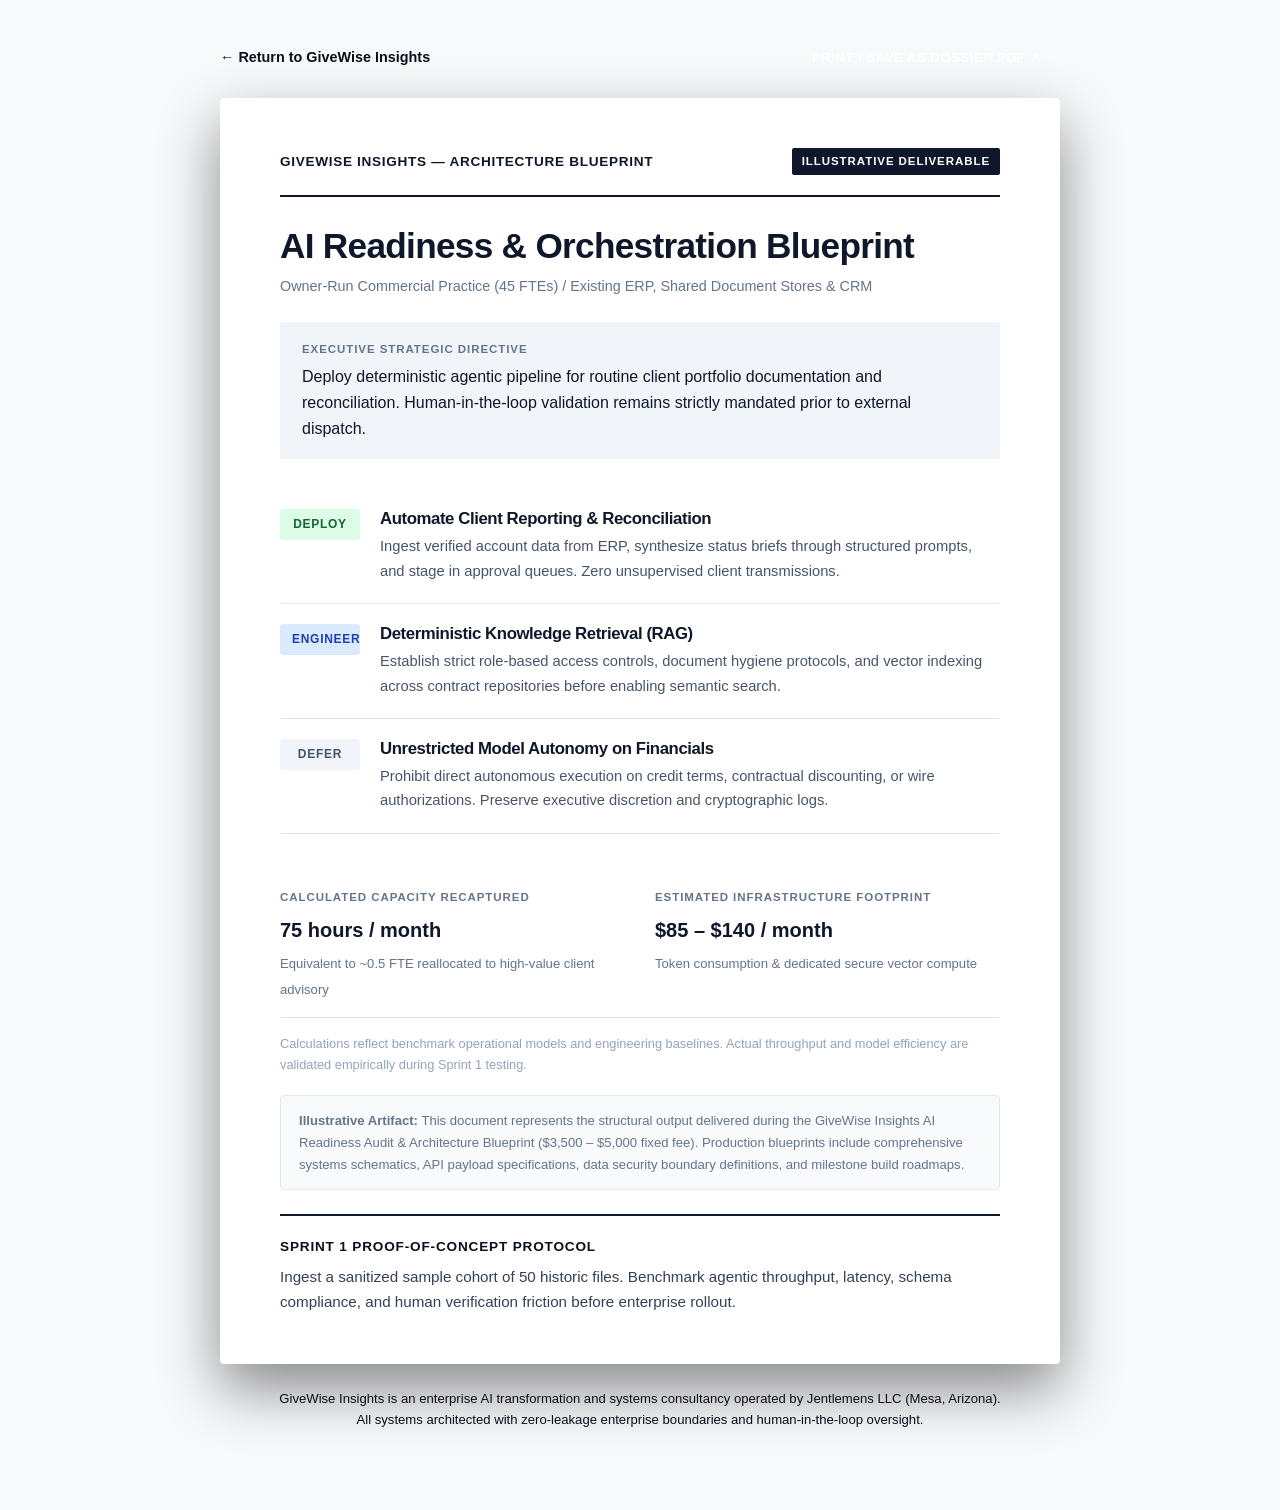
==== commit 8592de7d: "feat: complete architectural redesign, photorealistic assets, high-tier pricing model, and ROI calcu" ====
--- a/sample-ai-plan.html
+++ b/sample-ai-plan.html
@@ -1,2 +1,90 @@
 <!doctype html>
-<html lang="en"><head><meta charset="utf-8"><meta name="viewport" content="width=device-width, initial-scale=1"><title>Sample AI Readiness Plan | GiveWise Insights</title><meta name="description" content="A one-page fictional AI readiness plan for a 40-person services firm. See a suggested first test, preparation needs, and ideas to skip."><link rel="canonical" href="https://givewiseinsights.josephjilovec.com/sample-ai-plan"><link rel="icon" href="favicon.svg" type="image/svg+xml"><link rel="stylesheet" href="styles.css"></head><body class="sample-document"><nav class="sample-toolbar" aria-label="Sample plan actions"><a class="text-link" href="index.html#sample">← Back to GiveWise Insights</a><button class="button" data-print-sample hidden type="button">Print / save as PDF <span aria-hidden="true">↗</span></button></nav><main><article class="sample-paper standalone-paper" aria-labelledby="sample-title"><div class="paper-heading"><span>GiveWise Insights</span><span class="paper-label">Illustrative sample</span></div><h1 id="sample-title">AI readiness plan</h1><p class="paper-context">Owner-run, 40-person services firm / Existing email, shared files, and CRM</p><div class="sample-goal"><small>The decision</small><p>Test drafting routine client updates. Keep approval and sending with the account manager.</p></div><ol class="sample-decisions"><li><span class="tag try">Try</span><div><h2>Draft routine client updates</h2><p>Use approved account notes and a standard template. Review every draft before it leaves the business.</p></div></li><li><span class="tag prepare">Prepare</span><div><h2>Internal knowledge search</h2><p>First identify current documents, their owners, and who can access them.</p></div></li><li><span class="tag skip">Skip</span><div><h2>Automatic pricing approval</h2><p>Keep discount and contract decisions with authorized people.</p></div></li></ol><div class="sample-math"><div><small>Illustrative time hypothesis</small><strong>60 drafts × 10 minutes</strong><span>= 10 hours/month of possible capacity</span></div><div><small>Illustrative extra tool allowance</small><strong>$60/month</strong><span>Confirm licensing and setup effort first</span></div></div><p class="paper-footnote">Not measured savings or cash recovered. Validate output quality, review time, permissions, and actual costs before continuing.</p><p class="standalone-disclaimer"><strong>Illustrative example, not a client result.</strong> This fictional company and all workload, cost, and possible savings figures are planning assumptions. No software, client data, or process has been tested.</p><div class="paper-next"><strong>First test</strong><p>Use a small set of sanitized examples. Compare total preparation and review time with today's process. Continue only if quality holds and the full task takes less time.</p></div></article></main><p class="sample-document-note">This page illustrates the format of a decision summary. The paid $1,500 readiness plan includes a working session, a review of your workflows and systems, and the supporting priorities, assumptions, preparation needs, approval rules, and test plan. GiveWise Insights is a trade name of Jentlemens LLC.</p><script src="script.js" defer></script></body></html>
+<html lang="en">
+<head>
+  <meta charset="utf-8">
+  <meta name="viewport" content="width=device-width, initial-scale=1">
+  <title>Sample AI Architecture &amp; Readiness Plan | GiveWise Insights</title>
+  <meta name="description" content="An executive blueprint summary illustrating GiveWise Insights' AI Readiness Audit &amp; Architecture deliverable for mid-market organizations.">
+  <link rel="canonical" href="https://givewiseinsights.josephjilovec.com/sample-ai-plan">
+  <link rel="icon" href="favicon.svg" type="image/svg+xml">
+  <link rel="stylesheet" href="styles.css">
+</head>
+<body class="sample-document">
+  <nav class="sample-toolbar" aria-label="Sample plan actions">
+    <a class="text-link" href="index.html#sample">← Return to GiveWise Insights</a>
+    <button class="button" data-print-sample hidden type="button">Print / Save as Dossier PDF <span aria-hidden="true">↗</span></button>
+  </nav>
+
+  <main>
+    <article class="sample-paper standalone-paper" aria-labelledby="sample-title">
+      <div class="paper-heading">
+        <span>GiveWise Insights — Architecture Blueprint</span>
+        <span class="paper-label">Illustrative Deliverable</span>
+      </div>
+
+      <h1 id="sample-title">AI Readiness &amp; Orchestration Blueprint</h1>
+      <p class="paper-context">Owner-Run Commercial Practice (45 FTEs) / Existing ERP, Shared Document Stores &amp; CRM</p>
+
+      <div class="sample-goal">
+        <small>Executive Strategic Directive</small>
+        <p>Deploy deterministic agentic pipeline for routine client portfolio documentation and reconciliation. Human-in-the-loop validation remains strictly mandated prior to external dispatch.</p>
+      </div>
+
+      <ol class="sample-decisions">
+        <li>
+          <span class="tag try">Deploy</span>
+          <div>
+            <h2>Automate Client Reporting &amp; Reconciliation</h2>
+            <p>Ingest verified account data from ERP, synthesize status briefs through structured prompts, and stage in approval queues. Zero unsupervised client transmissions.</p>
+          </div>
+        </li>
+        <li>
+          <span class="tag prepare">Engineer</span>
+          <div>
+            <h2>Deterministic Knowledge Retrieval (RAG)</h2>
+            <p>Establish strict role-based access controls, document hygiene protocols, and vector indexing across contract repositories before enabling semantic search.</p>
+          </div>
+        </li>
+        <li>
+          <span class="tag skip">Defer</span>
+          <div>
+            <h2>Unrestricted Model Autonomy on Financials</h2>
+            <p>Prohibit direct autonomous execution on credit terms, contractual discounting, or wire authorizations. Preserve executive discretion and cryptographic logs.</p>
+          </div>
+        </li>
+      </ol>
+
+      <div class="sample-math">
+        <div>
+          <small>Calculated Capacity Recaptured</small>
+          <strong>75 hours / month</strong>
+          <span>Equivalent to ~0.5 FTE reallocated to high-value client advisory</span>
+        </div>
+        <div>
+          <small>Estimated Infrastructure Footprint</small>
+          <strong>$85 – $140 / month</strong>
+          <span>Token consumption &amp; dedicated secure vector compute</span>
+        </div>
+      </div>
+
+      <p class="paper-footnote">Calculations reflect benchmark operational models and engineering baselines. Actual throughput and model efficiency are validated empirically during Sprint 1 testing.</p>
+
+      <p class="standalone-disclaimer">
+        <strong>Illustrative Artifact:</strong> This document represents the structural output delivered during the GiveWise Insights AI Readiness Audit &amp; Architecture Blueprint ($3,500 – $5,000 fixed fee). Production blueprints include comprehensive systems schematics, API payload specifications, data security boundary definitions, and milestone build roadmaps.
+      </p>
+
+      <div class="paper-next">
+        <strong>Sprint 1 Proof-of-Concept Protocol</strong>
+        <p>Ingest a sanitized sample cohort of 50 historic files. Benchmark agentic throughput, latency, schema compliance, and human verification friction before enterprise rollout.</p>
+      </div>
+    </article>
+  </main>
+
+  <p class="sample-document-note">
+    GiveWise Insights is an enterprise AI transformation and systems consultancy operated by Jentlemens LLC (Mesa, Arizona). <br>
+    All systems architected with zero-leakage enterprise boundaries and human-in-the-loop oversight.
+  </p>
+
+  <script src="script.js" defer></script>
+</body>
+</html>
--- a/styles.css
+++ b/styles.css
@@ -1,17 +1,1891 @@
-:root{--ink:#232035;--muted:#655f73;--purple:#5135b5;--purple-dark:#372175;--lime:#dff59d;--paper:#f9f8f3;--line:#dedbe5;--white:#fff;--max:1264px;font-family:"Helvetica Neue",Helvetica,Arial,sans-serif;color:var(--ink);background:var(--paper);font-synthesis:none}*{box-sizing:border-box}html{scroll-behavior:smooth;scroll-padding-top:100px}body{margin:0;-webkit-font-smoothing:antialiased}a{color:inherit;text-decoration:none}button{font:inherit}a,button,summary{-webkit-tap-highlight-color:transparent}a:focus-visible,button:focus-visible,summary:focus-visible{outline:3px solid #8f6cef;outline-offset:5px}::selection{background:var(--lime);color:var(--ink)}h1,h2,h3,h4,p{margin-top:0}h1,h2,h3,h4{font-weight:500}h1,h2{letter-spacing:-.055em}h1 em,h2 em,.board-title em{font-family:Georgia,"Times New Roman",serif;font-weight:400}p{line-height:1.65}.wrap{width:min(var(--max),calc(100% - 96px));margin-inline:auto}.section-space{padding-block:112px}.skip-link{position:fixed;top:12px;left:12px;z-index:100;transform:translateY(-160%);padding:12px 18px;background:var(--ink);color:#fff}.skip-link:focus{transform:none}.site-header{position:sticky;top:0;z-index:20;border-bottom:1px solid var(--line);background:rgba(249,248,243,.96);backdrop-filter:blur(16px)}.header-inner{width:min(1440px,calc(100% - 64px));margin:auto;min-height:94px;display:flex;align-items:center;gap:30px}.brand{display:inline-flex;align-items:center;gap:11px;flex-shrink:0}.brand-mark{width:43px;height:43px;position:relative;display:flex;align-items:center;justify-content:center;background:var(--purple);color:var(--white);border-radius:11px;font-size:29px;font-weight:650;letter-spacing:-.08em;padding-right:3px}.brand-mark>span{position:absolute;right:4px;top:0;font-size:20px;color:var(--lime)}.brand-name{font-size:21px;font-weight:650;letter-spacing:-.055em;line-height:1.1}.brand-name>span{font-weight:400}.brand-name small{display:block;margin-top:7px;color:var(--muted);font-size:10px;font-weight:500;letter-spacing:.055em}.header-inner nav{margin-left:auto;display:flex;gap:28px;font-size:12px;font-weight:550}.header-inner nav a:hover,.text-link:hover{color:var(--purple)}.button{display:inline-flex;align-items:center;justify-content:center;gap:22px;min-height:54px;max-width:100%;padding:17px 22px;border:1px solid var(--purple);border-radius:5px;background:var(--purple);color:var(--white);font-size:13px;font-weight:600;line-height:1.4;text-align:left;transition:background .18s,transform .18s}.button:hover{background:var(--purple-dark);transform:translateY(-2px)}.button>span{font-size:19px;line-height:1;flex-shrink:0}.button-small{min-height:42px;padding:10px 17px;font-size:12px}.button-lime{background:var(--lime);color:var(--ink);border-color:var(--lime)}.button-lime:hover{background:#ebffc0;color:var(--ink)}.button-outline{background:transparent;color:var(--white);border-color:#a897cf}.button-outline:hover{background:#4a328c}.eyebrow{margin-bottom:22px;font-size:10px;line-height:1.7;font-weight:650;letter-spacing:.13em;text-transform:uppercase;color:var(--purple)}.eyebrow.light{color:var(--lime)}.status-dot{width:6px;height:6px;display:inline-block;vertical-align:middle;margin-right:8px;border-radius:50%;background:var(--purple)}.hero{display:grid;grid-template-columns:1.3fr 1fr;gap:70px;align-items:center;padding-block:70px 74px}.hero h1{font-size:clamp(45px,4.8vw,70px);line-height:1.045;margin-bottom:26px}.hero h1 em{color:var(--purple)}.hero-description{max-width:580px;color:var(--muted);font-size:15px;line-height:1.75;margin-bottom:28px}.cta-note{max-width:430px;font-size:11px;line-height:1.7;color:var(--muted);margin:14px 0 21px}.text-link{display:inline-block;font-size:12px;font-weight:550;text-decoration:underline;text-underline-offset:5px;line-height:1.7}.text-link>span{display:inline-block;margin-left:6px;text-decoration:none}.decision-board{background:#fff;border:1px solid #d8d2e9;border-radius:9px;box-shadow:14px 17px 0 #e8e2f3;overflow:hidden}.board-top,.board-bottom{display:flex;justify-content:space-between;align-items:center;gap:12px;padding:18px 25px;font-size:9px;font-weight:550;letter-spacing:.04em}.board-top{border-bottom:1px solid var(--line);color:var(--muted)}.paper-label{font-size:8px;text-transform:uppercase;letter-spacing:.1em;border:1px solid #b3a8c8;border-radius:2px;padding:4px 6px;line-height:1.5;white-space:nowrap}.board-title{font-size:37px;line-height:1.04;letter-spacing:-.05em;padding:24px 25px 0;margin-bottom:12px}.board-title em{color:var(--purple)}.decision-row{display:grid;grid-template-columns:29px 1fr;gap:14px;padding:18px 25px;border-bottom:1px solid #eeebf2}.decision-symbol{width:27px;height:27px;display:grid;place-items:center;border-radius:50%;font-size:17px}.try{background:#e4f3c6;color:#33481e}.prepare{background:#eee6ff;color:#5135a6}.skip{background:#efedef;color:#60576a}.decision-row small{display:block;font-size:8px;letter-spacing:.12em;text-transform:uppercase;font-weight:650;margin-bottom:6px;color:var(--muted)}.decision-row h2{font-size:16px;letter-spacing:-.02em;margin-bottom:4px;font-weight:550;line-height:1.3}.decision-row p{font-size:10px;color:var(--muted);margin-bottom:0}.board-bottom{padding-block:19px;background:#f4f1fb;font-size:9px}.board-bottom a{color:var(--purple);font-weight:650}.audience-band{border-block:1px solid var(--line);background:#efeee8}.audience-band>.wrap{display:flex;gap:28px;align-items:center;justify-content:space-between;padding-block:22px}.audience-band p{font-size:13px;margin:0}.audience-band strong{font-weight:650}.audience-band span{font-size:10px;color:var(--muted)}.review-section{background:var(--purple);color:#fff;padding-block:80px}.review-grid{display:grid;grid-template-columns:1fr 1fr;gap:96px}.review-section h2{font-size:clamp(40px,4.2vw,61px);line-height:1.08;margin:0}.large-copy{font-size:21px;line-height:1.5;letter-spacing:-.025em}.review-copy>p:not(.large-copy):not(.small-note){font-size:13px;color:#e7e0f8;max-width:510px;line-height:1.8}.review-copy .button{margin-top:9px}.small-note{font-size:10px;line-height:1.75;color:var(--muted);margin:15px 0 0}.review-copy .small-note{color:#e0d8f3;max-width:440px}.section-heading{max-width:890px;margin-bottom:48px}.section-heading h2{font-size:clamp(40px,4.6vw,65px);line-height:1.07;margin-bottom:23px}.section-heading h2 em{color:var(--purple)}.section-heading>p:last-child{font-size:16px;max-width:610px;color:var(--muted);margin-bottom:0}.plan-layout{display:grid;grid-template-columns:.86fr 1.3fr;gap:90px;align-items:start}.price-card{position:sticky;top:120px;border:1px solid #c9bfdd;background:#fff;padding:35px 32px;border-radius:7px}.price-card .eyebrow{font-size:9px;margin-bottom:20px}.price{font-size:66px;letter-spacing:-.065em;line-height:1;margin-bottom:23px}.price>span{font-size:12px;letter-spacing:0;color:var(--muted)}.price-card>p:not(.eyebrow):not(.price):not(.small-note){font-size:14px;color:var(--muted)}.price-card .button{display:flex;margin-top:26px;justify-content:space-between}.price-card .text-link{font-size:10px;margin-top:23px}.deliverables>h3{font-size:22px;margin-bottom:25px;letter-spacing:-.03em}.outcome-list,.method-list,.sample-decisions{list-style:none;padding:0;margin:0}.outcome-list>li{display:grid;grid-template-columns:27px 1fr;gap:20px;padding:23px 0;border-top:1px solid var(--line)}.outcome-list>li>span{font-size:10px;font-weight:600;color:var(--purple);padding-top:5px}.outcome-list h4{font-size:22px;line-height:1.2;letter-spacing:-.03em;margin-bottom:11px}.outcome-list p{font-size:13px;color:var(--muted);margin:0;max-width:465px}.scope-note{background:#ece8f4;padding:22px 25px;margin-top:17px;border-radius:4px}.scope-note strong{font-size:12px;font-weight:600}.scope-note p{font-size:11px;color:var(--muted);margin:9px 0 0}.sample-section{background:#282335;color:#fff}.sample-grid{display:grid;grid-template-columns:.84fr 1.16fr;gap:94px;align-items:start}.sample-intro{position:sticky;top:130px}.sample-intro h2{font-size:clamp(35px,3.8vw,54px);line-height:1.12;margin-bottom:25px}.sample-intro h2 em{color:var(--lime)}.sample-intro>p:not(.eyebrow){color:#c7c0d1;font-size:13px;line-height:1.85}.sample-intro .example-disclaimer{border-left:2px solid #8a749f;padding-left:18px;margin:26px 0}.example-disclaimer strong{display:block;font-weight:550;color:#fff;font-size:11px;margin-bottom:6px}.sample-intro .text-link{color:var(--lime)}.sample-paper{padding:32px;background:var(--paper);color:var(--ink);box-shadow:10px 12px 0 #594c6a;border-radius:3px}.paper-heading{display:flex;justify-content:space-between;align-items:center;gap:12px;padding-bottom:18px;border-bottom:1px solid #c8c2d1;font-size:11px;font-weight:650}.sample-paper h3{font-size:34px;letter-spacing:-.045em;margin:23px 0 5px}.paper-context{font-size:10px;color:var(--muted);margin-bottom:20px}.sample-goal{padding:15px 17px;background:#e9e2f4;border-left:3px solid var(--purple)}.sample-goal small,.sample-math small{display:block;font-size:8px;text-transform:uppercase;letter-spacing:.09em;color:var(--muted);font-weight:650}.sample-goal p{font-size:13px;line-height:1.6;margin:7px 0 0}.sample-decisions{margin-top:15px}.sample-decisions li{display:grid;grid-template-columns:58px 1fr;align-items:start;gap:13px;border-bottom:1px solid var(--line);padding:17px 0}.tag{display:inline-block;text-align:center;font-size:8px;letter-spacing:.02em;padding:5px 6px;border-radius:3px;line-height:1.5}.sample-decisions h4,.sample-decisions h2{font-size:13px;font-weight:600;margin:1px 0 6px}.sample-decisions p{font-size:10px;line-height:1.7;color:var(--muted);margin:0}.sample-math{display:grid;grid-template-columns:1fr 1fr;gap:25px;padding:20px 0 10px}.sample-math strong{display:block;font-size:16px;letter-spacing:-.03em;font-weight:500;margin:7px 0}.sample-math div>span{display:block;font-size:9px;line-height:1.7;color:var(--muted)}.paper-footnote{font-size:9px;line-height:1.7;color:var(--muted);margin:6px 0 16px}.paper-next{padding-top:15px;border-top:1px solid #bdb3cc}.paper-next strong{font-size:10px;font-weight:650;color:var(--purple)}.paper-next p{font-size:10px;line-height:1.75;margin:6px 0 0}.method-section{display:grid;grid-template-columns:1fr 1fr;gap:96px}.method-heading{margin:0}.method-heading h2{font-size:clamp(40px,4vw,57px)}.method-heading>p:last-child{font-size:14px;max-width:390px}.method-list li{padding:26px 0;border-top:1px solid var(--line);display:grid;grid-template-columns:28px 1fr;gap:24px}.method-list li>span{color:var(--purple);font-size:10px;padding-top:6px}.method-list h3{font-size:24px;letter-spacing:-.03em;margin-bottom:10px}.method-list p{font-size:13px;color:var(--muted);margin:0}.about-section{background:#e9eddd;padding-block:75px}.about-grid{display:grid;grid-template-columns:1fr 2fr;gap:70px}.about-section h2{font-size:44px;line-height:1.1;margin-bottom:24px}.about-section .large-copy{max-width:760px}.about-section p:not(.eyebrow):not(.large-copy){font-size:13px;color:#555d47;max-width:640px}.about-section p:last-child{margin-bottom:0}.faq-section{display:grid;grid-template-columns:.8fr 1.2fr;gap:96px}.faq-section h2{font-size:41px;line-height:1.1}.faq-list details{border-top:1px solid var(--line)}.faq-list details:last-child{border-bottom:1px solid var(--line)}.faq-list summary{display:flex;align-items:center;justify-content:space-between;gap:20px;list-style:none;padding:23px 0;font-size:14px;line-height:1.5;cursor:pointer}.faq-list summary::-webkit-details-marker{display:none}.faq-list summary>span{flex-shrink:0;font-size:20px;color:var(--purple)}.faq-list details[open] summary>span{transform:rotate(45deg)}.faq-list details>p{font-size:12px;color:var(--muted);padding:0 30px 25px 0;line-height:1.9;margin:0}.contact-section{padding-block:82px;background:var(--purple-dark);color:#fff}.contact-section h2{font-size:clamp(44px,5vw,68px);line-height:1.08;margin-bottom:43px}.contact-section h2 em{color:var(--lime)}.contact-options{display:grid;grid-template-columns:1fr 1fr;gap:80px}.contact-options>div{border-top:1px solid #ffffff40;padding-top:27px}.contact-options h3{font-size:20px;letter-spacing:-.025em;margin-bottom:7px}.contact-options p{font-size:12px;color:#dfd5f2;margin-bottom:22px}.contact-section .small-note{color:#c4b6df;margin-top:34px}.site-footer{background:var(--paper);padding-top:44px}.footer-top{display:flex;align-items:center;justify-content:space-between;gap:30px;padding-bottom:37px}.footer-top>p{font-size:11px;color:var(--muted);margin:0}.footer-bottom{border-top:1px solid var(--line);display:flex;align-items:center;justify-content:space-between;gap:24px;padding-block:23px}.footer-bottom p{font-size:9px;color:var(--muted);margin:0}.sample-document{background:#e7e3ed;padding:35px 24px}.sample-toolbar{width:min(800px,100%);margin:0 auto 24px;display:flex;justify-content:space-between;align-items:center;gap:20px}.sample-toolbar .button{cursor:pointer}.standalone-paper{width:min(800px,100%);margin:auto;padding:42px 48px;box-shadow:0 12px 50px #28233518}.standalone-paper .sample-decisions p,.standalone-paper .paper-next p{font-size:12px}.standalone-paper .sample-decisions h4,.standalone-paper .sample-decisions h2{font-size:15px}.standalone-paper .sample-math{padding-block:23px}.standalone-disclaimer{font-size:10px;color:var(--muted);margin-top:15px}.sample-document-note{width:min(800px,100%);margin:25px auto 0;font-size:10px;color:var(--muted)}
-@media(min-width:1550px){.hero{padding-block:90px}.hero h1{font-size:72px}.hero-description{font-size:16px}}
-@media(max-width:1100px){.wrap{width:calc(100% - 64px)}.header-inner{gap:22px}.header-inner nav{gap:19px}.hero{gap:43px;grid-template-columns:1.14fr 1fr;padding-top:55px}.hero h1{font-size:clamp(41px,5.1vw,58px)}.hero .eyebrow{font-size:9px}.hero-description{font-size:14px}.decision-row{padding-inline:20px}.board-top,.board-bottom{padding-inline:20px}.board-title{padding-inline:20px;font-size:33px}.plan-layout,.sample-grid{gap:55px}.review-grid,.method-section,.faq-section{gap:65px}.price-card{padding:28px 24px}.audience-band>.wrap{gap:20px}.audience-band span{max-width:220px;line-height:1.7}.sample-paper{padding:26px}}
-@media(max-width:850px){.header-inner{min-height:82px}.header-inner nav{display:none}.header-inner>.button{margin-left:auto}.hero{grid-template-columns:1fr 1fr;gap:30px}.hero h1{font-size:40px}.hero .eyebrow{max-width:250px}.hero-description{font-size:13px}.hero .button{font-size:11px;gap:12px;padding-inline:16px}.board-top{font-size:8px;padding-inline:17px}.board-title{font-size:31px;padding-inline:17px}.decision-row{padding:15px 17px;gap:9px;grid-template-columns:24px 1fr}.decision-symbol{width:23px;height:23px}.decision-row h2{font-size:14px}.decision-row p{font-size:9px}.board-bottom{font-size:8px;padding-inline:17px}.plan-layout{gap:40px;grid-template-columns:.95fr 1.05fr}.outcome-list>li{gap:12px;grid-template-columns:22px 1fr}.outcome-list h4{font-size:19px}.outcome-list p{font-size:12px}.price-card .button{font-size:11px;gap:8px;padding-inline:15px}.price{font-size:56px}.sample-grid{grid-template-columns:1fr;gap:40px}.sample-intro{position:static;max-width:590px}.sample-paper{max-width:660px;width:100%;margin-left:auto}.sample-intro h2{font-size:45px}.sample-intro .example-disclaimer{margin-block:20px}.method-section,.review-grid,.faq-section{gap:45px}.contact-options{gap:40px}.contact-options .button{font-size:11px;gap:12px}.about-grid{grid-template-columns:.6fr 1.4fr;gap:45px}.about-section h2{font-size:38px}.section-space{padding-block:85px}}
-@media(max-width:650px){html{scroll-padding-top:85px}.wrap{width:calc(100% - 40px)}.header-inner{width:calc(100% - 32px);min-height:76px;gap:15px}.brand{gap:8px}.brand-mark{width:34px;height:34px;font-size:25px;border-radius:8px}.brand-mark>span{font-size:15px;right:3px}.brand-name{font-size:17px}.brand-name small{font-size:7px;letter-spacing:.02em;margin-top:5px}.button-small{font-size:10px;padding:9px 12px;gap:8px;min-height:38px}.hero{grid-template-columns:1fr;gap:39px;padding-block:43px 48px}.hero .eyebrow{max-width:none;font-size:8px;letter-spacing:.1em;margin-bottom:20px}.hero h1{font-size:clamp(38px,9.3vw,58px);line-height:1.065;max-width:550px;margin-bottom:23px}.hero-description{font-size:14px;line-height:1.8;margin-bottom:25px}.hero .button{font-size:12px;padding-inline:19px;gap:18px;min-height:54px}.hero .text-link{font-size:11px}.cta-note{max-width:390px;font-size:10px;margin-bottom:20px}.decision-board{max-width:500px;width:calc(100% - 10px);margin:0 auto 8px;box-shadow:9px 10px 0 #e8e2f3}.board-top,.board-bottom{padding-inline:21px;font-size:9px}.board-title{font-size:36px;padding-inline:21px;padding-top:24px}.decision-row{padding:17px 21px;gap:13px;grid-template-columns:27px 1fr}.decision-symbol{width:27px;height:27px}.decision-row h2{font-size:16px}.decision-row p{font-size:10px}.audience-band>.wrap{display:block;padding-block:22px}.audience-band p{font-size:12px}.audience-band span{display:block;max-width:none;margin-top:10px;font-size:9px}.review-section{padding-block:54px}.review-grid,.plan-layout,.method-section,.about-grid,.faq-section{grid-template-columns:1fr;gap:33px}.review-section h2{font-size:42px}.eyebrow{font-size:9px;margin-bottom:18px}.large-copy{font-size:19px}.review-copy .button{font-size:12px;gap:14px}.section-space{padding-block:64px}.section-heading{margin-bottom:31px}.section-heading h2{font-size:40px;line-height:1.08}.section-heading>p:last-child{font-size:14px}.price-card{position:static;padding:27px}.price{font-size:63px}.price-card .button{font-size:12px;padding:17px;gap:14px}.price-card>p:not(.eyebrow):not(.price):not(.small-note){font-size:13px}.deliverables>h3{margin-bottom:17px}.outcome-list h4{font-size:21px}.outcome-list p{font-size:12px}.outcome-list>li{grid-template-columns:22px 1fr;gap:17px}.scope-note{padding:20px}.sample-grid{gap:30px}.sample-intro h2{font-size:39px}.sample-intro>p:not(.eyebrow){font-size:12px}.sample-paper{padding:23px 19px;width:calc(100% - 8px);box-shadow:7px 8px 0 #594c6a;margin-right:8px}.paper-heading{font-size:10px;gap:8px}.paper-label{font-size:7px;padding:4px 5px;letter-spacing:.06em}.sample-paper h3{font-size:29px}.paper-context{font-size:9px}.sample-goal{padding:14px}.sample-goal p{font-size:12px}.sample-decisions li{grid-template-columns:51px 1fr;gap:10px}.sample-decisions h4,.sample-decisions h2{font-size:12px}.sample-decisions p{font-size:10px}.sample-math{gap:18px}.sample-math strong{font-size:14px}.sample-math small{font-size:7px}.sample-math div>span{font-size:8px}.paper-footnote{font-size:8px}.method-heading>p:last-child{font-size:14px}.method-heading h2{font-size:44px}.method-list li{gap:17px}.method-list h3{font-size:23px}.about-section{padding-block:55px}.about-grid{gap:8px}.about-section h2{font-size:37px}.about-section .large-copy{font-size:18px}.faq-section{gap:12px}.faq-section h2{font-size:37px}.faq-list summary{font-size:13px;padding-block:21px}.contact-section{padding-block:58px}.contact-section h2{font-size:44px;margin-bottom:31px}.contact-options{grid-template-columns:1fr;gap:30px}.contact-options>div{padding-top:22px}.contact-options .button{font-size:12px;gap:16px}.contact-section .small-note{font-size:9px;margin-top:27px}.footer-top{flex-wrap:wrap;justify-content:flex-start;gap:25px;padding-bottom:28px}.footer-top>.text-link{margin-right:auto}.footer-top>p{margin-left:auto;font-size:9px}.footer-bottom{display:block;padding-block:22px}.footer-bottom p{font-size:9px}.footer-bottom p+p{margin-top:9px}.sample-document{padding:24px 13px}.sample-toolbar{align-items:flex-start;gap:12px}.sample-toolbar .text-link{font-size:10px}.sample-toolbar .button{font-size:10px;min-height:40px;padding:10px 12px;gap:8px}.standalone-paper{width:100%;margin:0;padding:24px 20px;box-shadow:none}.standalone-paper .sample-decisions p,.standalone-paper .paper-next p{font-size:11px}.standalone-paper .sample-decisions h4,.standalone-paper .sample-decisions h2{font-size:13px}}
-@media(max-width:360px){.brand-name{font-size:15px}.brand-name small{font-size:6px}.header-inner{gap:9px}.brand-mark{width:30px;height:30px;font-size:23px}.button-small{font-size:9px;padding:8px 9px;gap:5px}.hero h1{font-size:36px}.hero .button,.review-copy .button,.contact-options .button{font-size:11px;gap:10px;padding-inline:16px}.section-heading h2{font-size:35px}.review-section h2{font-size:37px}.sample-math{grid-template-columns:1fr;gap:14px}.paper-heading{font-size:9px}.contact-section h2{font-size:39px}.price-card{padding:24px 20px}.price-card .button{font-size:11px}.paper-label{font-size:6px}.footer-top>p{margin:0}.sample-intro h2{font-size:35px}}
-@media(prefers-reduced-motion:reduce){html{scroll-behavior:auto}.button{transition:none}.button:hover{transform:none}}
-@media print{@page{size:A4;margin:13mm}.sample-document{background:#fff;padding:0;color:#111}.sample-toolbar,.sample-document-note{display:none}.standalone-paper{padding:0;max-width:none;width:100%;margin:0;box-shadow:none;border-radius:0}.sample-paper{-webkit-print-color-adjust:exact;print-color-adjust:exact}.standalone-paper h3{margin-top:17px;font-size:29px}.standalone-paper .sample-decisions li{padding-block:12px}.standalone-paper .sample-decisions p,.standalone-paper .paper-next p{font-size:10px}.standalone-paper .sample-decisions h4,.standalone-paper .sample-decisions h2{font-size:12px}.standalone-paper .sample-math{padding-block:15px}.standalone-disclaimer{font-size:9px}.sample-paper,.sample-goal,.sample-decisions li,.sample-math,.paper-next{break-inside:avoid}}
-
-.standalone-paper h1{font-size:34px;line-height:1.1;letter-spacing:-.045em;margin:23px 0 6px}@media(max-width:650px){.standalone-paper h1{font-size:29px}}@media print{.standalone-paper h1{font-size:29px;margin-top:17px}}
-
-/* Phoenix owner-led service offers */
-.focus-section{padding-bottom:82px}.focus-section .section-heading{max-width:980px}.focus-grid{display:grid;grid-template-columns:1fr 1fr;gap:64px}.focus-grid article{border-top:1px solid var(--line);padding-top:25px}.focus-label{font-size:10px;font-weight:650;letter-spacing:.06em;color:var(--purple)}.focus-grid h3{font-size:28px;letter-spacing:-.035em;margin:17px 0 14px}.focus-grid p{font-size:14px;color:var(--muted);max-width:510px}.focus-grid .focus-boundary{border-left:2px solid #cfc5e3;padding-left:15px;font-size:11px;margin-top:20px}.pricing-section{background:#eee9f7;padding-block:80px}.pricing-section .section-heading{margin-bottom:36px}.pricing-ladder{display:grid;grid-template-columns:repeat(4,minmax(0,1fr));border:1px solid #cdc4dd;background:var(--paper);border-radius:6px;overflow:hidden}.ladder-card{padding:28px 24px;display:flex;flex-direction:column;min-width:0}.ladder-card+.ladder-card{border-left:1px solid #d7cfe2}.ladder-step{font-size:8px;text-transform:uppercase;letter-spacing:.1em;font-weight:600;color:var(--purple);margin-bottom:26px}.ladder-card h3{font-size:20px;letter-spacing:-.035em;margin-bottom:20px}.ladder-price{font-size:42px;letter-spacing:-.06em;line-height:1.1;margin-bottom:22px}.ladder-price.range{font-size:27px;white-space:nowrap}.ladder-price span{display:block;font-size:10px;letter-spacing:0;color:var(--muted);margin-top:10px}.ladder-card>p:not(.ladder-step):not(.ladder-price){font-size:12px;color:var(--muted);line-height:1.8;margin-bottom:24px}.ladder-card .text-link{font-size:10px;margin-top:auto}.pricing-note{font-size:10px;color:var(--muted);line-height:1.85;max-width:1000px;margin:22px 0 0}.savings-section{display:grid;grid-template-columns:1.1fr 1fr;gap:90px;padding-top:70px;border-bottom:1px solid var(--line);padding-bottom:60px}.savings-section h2{font-size:36px;line-height:1.15;margin-bottom:20px}.savings-section p:not(.eyebrow):not(.small-note){font-size:13px;color:var(--muted)}.savings-section .small-note{font-size:11px}.hero .eyebrow{max-width:560px}.audience-band span{max-width:none}.review-section h2 em{font-style:normal;font-family:inherit}.plan-section .section-heading .eyebrow{max-width:600px}
-@media(max-width:1100px){.ladder-card{padding:25px 20px}.ladder-card h3{font-size:18px}.ladder-price.range{font-size:23px}.focus-grid{gap:45px}.savings-section{gap:60px}}
-@media(max-width:950px){.pricing-ladder{grid-template-columns:1fr 1fr}.ladder-card{padding:28px}.ladder-card:nth-child(3){border-left:0}.ladder-card:nth-child(n+3){border-top:1px solid #d7cfe2}.ladder-price.range{font-size:30px}.ladder-card h3{font-size:22px}.ladder-card>p:not(.ladder-step):not(.ladder-price){font-size:13px}.ladder-card .text-link{font-size:11px}.ladder-step{margin-bottom:20px}.savings-section{gap:42px}.savings-section h2{font-size:32px}}
-@media(max-width:650px){.hero .eyebrow{max-width:320px;font-size:8px;letter-spacing:.06em}.focus-section{padding-bottom:54px}.focus-grid{grid-template-columns:1fr;gap:26px}.focus-grid h3{font-size:25px}.focus-grid p{font-size:13px}.pricing-section{padding-block:54px}.pricing-ladder{grid-template-columns:1fr}.ladder-card{padding:25px}.ladder-card+.ladder-card{border-left:0;border-top:1px solid #d7cfe2}.ladder-card h3{font-size:23px;margin-bottom:16px}.ladder-price{font-size:44px}.ladder-price.range{font-size:34px}.ladder-price span{display:inline-block;margin-left:8px;font-size:10px}.ladder-card>p:not(.ladder-step):not(.ladder-price){font-size:13px}.ladder-step{font-size:9px;margin-bottom:18px}.pricing-note{font-size:10px}.savings-section{grid-template-columns:1fr;gap:12px;padding-block:50px}.savings-section h2{font-size:34px}.savings-section p:not(.eyebrow):not(.small-note){font-size:13px}.review-section h2{font-size:38px}.hero .button{font-size:11px;gap:12px}.footer-top>p{max-width:180px}.contact-section .small-note{max-width:930px}}
-@media(max-width:360px){.ladder-card{padding:24px 20px}.ladder-price.range{font-size:29px}.ladder-price.range span{display:block;margin-left:0}.hero .button{padding-inline:13px;font-size:10px}.review-copy .button,.contact-options .button{padding-inline:13px;font-size:10px}.review-section h2{font-size:34px}.savings-section h2{font-size:30px}}
+/* GiveWise Insights — Enterprise AI Transformation & Scoped Automation
+   Architectural Consulting Design System (Inspired by Structure Consulting Engineers) */
+
+:root {
+  --color-black: #07090E;
+  --color-dark-panel: #0E131F;
+  --color-dark-card: #141B2D;
+  --color-white: #FFFFFF;
+  --color-bg-light: #F8F9FB;
+  --color-bg-alt: #EFF2F6;
+  --color-border-light: #E2E8F0;
+  --color-border-dark: rgba(255, 255, 255, 0.10);
+  --color-border-dark-hover: rgba(255, 255, 255, 0.22);
+  --color-text-dark: #0A0F1D;
+  --color-text-muted: #5A6578;
+  --color-text-light: #F8FAFC;
+  --color-text-light-muted: #94A3B8;
+  
+  --color-accent: #2563EB;
+  --color-accent-hover: #1D4ED8;
+  --color-accent-light: rgba(37, 99, 235, 0.12);
+  --color-accent-glow: rgba(37, 99, 235, 0.25);
+  --color-gold: #C5A869;
+
+  --font-sans: 'Inter', -apple-system, BlinkMacSystemFont, 'Segoe UI', Roboto, Helvetica, Arial, sans-serif;
+  --font-mono: 'JetBrains Mono', SFMono-Regular, Menlo, Monaco, Consolas, monospace;
+
+  --radius-sm: 6px;
+  --radius-md: 10px;
+  --radius-lg: 16px;
+  --radius-xl: 24px;
+
+  --shadow-sm: 0 2px 4px rgba(0, 0, 0, 0.04);
+  --shadow-md: 0 10px 25px -5px rgba(0, 0, 0, 0.06), 0 8px 10px -6px rgba(0, 0, 0, 0.04);
+  --shadow-xl: 0 25px 50px -12px rgba(0, 0, 0, 0.25);
+  
+  --transition: all 0.3s cubic-bezier(0.16, 1, 0.3, 1);
+}
+
+*, *::before, *::after {
+  box-sizing: border-box;
+  margin: 0;
+  padding: 0;
+}
+
+html {
+  font-family: var(--font-sans);
+  font-size: 16px;
+  line-height: 1.6;
+  color: var(--color-text-dark);
+  background-color: var(--color-bg-light);
+  scroll-behavior: smooth;
+  -webkit-font-smoothing: antialiased;
+  -moz-osx-font-smoothing: grayscale;
+}
+
+body {
+  overflow-x: hidden;
+  background-color: var(--color-bg-light);
+}
+
+img {
+  max-width: 100%;
+  height: auto;
+  display: block;
+}
+
+a {
+  color: inherit;
+  text-decoration: none;
+  transition: var(--transition);
+}
+
+/* Accessibility Skip Link */
+.skip-link {
+  position: absolute;
+  top: -100px;
+  left: 1rem;
+  background: var(--color-accent);
+  color: var(--color-white);
+  padding: 0.75rem 1.25rem;
+  z-index: 9999;
+  border-radius: var(--radius-sm);
+  font-weight: 600;
+  transition: top 0.2s ease;
+}
+.skip-link:focus {
+  top: 1rem;
+}
+
+/* Layout Wrap */
+.wrap {
+  width: min(1320px, calc(100% - 3rem));
+  margin-inline: auto;
+}
+
+.wrap-narrow {
+  width: min(1040px, calc(100% - 3rem));
+  margin-inline: auto;
+}
+
+/* Section Spacing */
+.section {
+  padding-block: clamp(4.5rem, 8vw, 7.5rem);
+  position: relative;
+}
+
+.section-dark {
+  background-color: var(--color-black);
+  color: var(--color-white);
+}
+
+.section-light {
+  background-color: var(--color-white);
+  color: var(--color-text-dark);
+}
+
+.section-grey {
+  background-color: var(--color-bg-light);
+  color: var(--color-text-dark);
+}
+
+/* Headers & Typography */
+h1, h2, h3, h4, h5 {
+  font-weight: 700;
+  line-height: 1.15;
+  letter-spacing: -0.025em;
+  color: inherit;
+}
+
+.eyebrow {
+  display: inline-flex;
+  align-items: center;
+  gap: 0.5rem;
+  font-size: 0.75rem;
+  font-weight: 700;
+  text-transform: uppercase;
+  letter-spacing: 0.12em;
+  color: var(--color-accent);
+  margin-bottom: 1rem;
+}
+
+.eyebrow.light {
+  color: var(--color-text-light-muted);
+}
+
+.eyebrow.gold {
+  color: var(--color-gold);
+}
+
+.status-dot {
+  width: 7px;
+  height: 7px;
+  background-color: #10B981;
+  border-radius: 50%;
+  display: inline-block;
+  box-shadow: 0 0 0 3px rgba(16, 185, 129, 0.25);
+}
+
+.display-title {
+  font-size: clamp(2.4rem, 5.2vw, 4.4rem);
+  font-weight: 800;
+  line-height: 1.08;
+  letter-spacing: -0.035em;
+  margin-bottom: 1.5rem;
+}
+
+.display-title em {
+  font-style: italic;
+  font-weight: 400;
+  color: var(--color-text-light-muted);
+}
+
+.section-title {
+  font-size: clamp(2rem, 3.8vw, 3.2rem);
+  font-weight: 800;
+  line-height: 1.12;
+  letter-spacing: -0.03em;
+  margin-bottom: 1.25rem;
+}
+
+.section-title em {
+  font-style: italic;
+  font-weight: 400;
+}
+
+.lead-copy {
+  font-size: clamp(1.05rem, 1.4vw, 1.25rem);
+  line-height: 1.65;
+  color: var(--color-text-muted);
+  max-width: 680px;
+}
+
+.section-dark .lead-copy {
+  color: var(--color-text-light-muted);
+}
+
+/* Primary Header Navigation */
+.site-header {
+  position: sticky;
+  top: 0;
+  z-index: 1000;
+  background-color: rgba(7, 9, 14, 0.88);
+  backdrop-filter: blur(16px);
+  -webkit-backdrop-filter: blur(16px);
+  border-bottom: 1px solid var(--color-border-dark);
+  transition: var(--transition);
+}
+
+.header-inner {
+  display: flex;
+  align-items: center;
+  justify-content: space-between;
+  height: 76px;
+}
+
+.brand {
+  display: flex;
+  align-items: center;
+  gap: 0.75rem;
+  color: var(--color-white);
+}
+
+.brand-symbol {
+  width: 38px;
+  height: 38px;
+  background: linear-gradient(135deg, var(--color-accent), #1E40AF);
+  color: var(--color-white);
+  border-radius: var(--radius-sm);
+  display: flex;
+  align-items: center;
+  justify-content: center;
+  font-weight: 900;
+  font-size: 1.15rem;
+  letter-spacing: -0.04em;
+  box-shadow: 0 4px 12px var(--color-accent-glow);
+}
+
+.brand-text {
+  display: flex;
+  flex-direction: column;
+}
+
+.brand-text strong {
+  font-size: 1.15rem;
+  font-weight: 800;
+  letter-spacing: -0.02em;
+  line-height: 1.1;
+  color: var(--color-white);
+}
+
+.brand-text strong span {
+  color: #60A5FA;
+}
+
+.brand-text small {
+  font-size: 0.68rem;
+  font-weight: 600;
+  letter-spacing: 0.1em;
+  text-transform: uppercase;
+  color: var(--color-text-light-muted);
+}
+
+.desktop-nav {
+  display: flex;
+  align-items: center;
+  gap: 2rem;
+}
+
+.desktop-nav a {
+  font-size: 0.875rem;
+  font-weight: 600;
+  color: var(--color-text-light-muted);
+  letter-spacing: 0.01em;
+}
+
+.desktop-nav a:hover {
+  color: var(--color-white);
+}
+
+.nav-actions {
+  display: flex;
+  align-items: center;
+  gap: 1rem;
+}
+
+/* Button Styles */
+.btn {
+  display: inline-flex;
+  align-items: center;
+  justify-content: center;
+  gap: 0.5rem;
+  font-size: 0.875rem;
+  font-weight: 700;
+  letter-spacing: 0.01em;
+  padding: 0.8rem 1.6rem;
+  border-radius: var(--radius-sm);
+  border: 1px solid transparent;
+  cursor: pointer;
+  transition: var(--transition);
+  white-space: nowrap;
+}
+
+.btn-primary {
+  background-color: var(--color-accent);
+  color: var(--color-white);
+  box-shadow: 0 4px 16px var(--color-accent-glow);
+}
+
+.btn-primary:hover {
+  background-color: var(--color-accent-hover);
+  transform: translateY(-1px);
+  box-shadow: 0 8px 24px var(--color-accent-glow);
+}
+
+.btn-secondary {
+  background-color: rgba(255, 255, 255, 0.08);
+  color: var(--color-white);
+  border-color: var(--color-border-dark);
+}
+
+.btn-secondary:hover {
+  background-color: rgba(255, 255, 255, 0.16);
+  border-color: var(--color-border-dark-hover);
+  color: var(--color-white);
+}
+
+.btn-white {
+  background-color: var(--color-white);
+  color: var(--color-black);
+}
+
+.btn-white:hover {
+  background-color: #F1F5F9;
+  transform: translateY(-1px);
+}
+
+.btn-sm {
+  padding: 0.55rem 1.15rem;
+  font-size: 0.8125rem;
+}
+
+/* Mobile Nav Toggle */
+.mobile-toggle {
+  display: none;
+  background: none;
+  border: none;
+  color: var(--color-white);
+  font-size: 1.5rem;
+  cursor: pointer;
+}
+
+/* ==========================================================================
+   TOP BANNER / HERO SECTION (Structure Engineering Aesthetic)
+   ========================================================================== */
+.hero-top-banner {
+  background-color: var(--color-black);
+  position: relative;
+  overflow: hidden;
+  padding-top: clamp(4rem, 7vw, 6.5rem);
+  padding-bottom: clamp(3rem, 5vw, 5rem);
+  border-bottom: 1px solid var(--color-border-dark);
+}
+
+.hero-bg-media {
+  position: absolute;
+  inset: 0;
+  z-index: 1;
+  opacity: 0.28;
+}
+
+.hero-bg-media img {
+  width: 100%;
+  height: 100%;
+  object-fit: cover;
+  filter: grayscale(35%) contrast(115%);
+}
+
+.hero-gradient-overlay {
+  position: absolute;
+  inset: 0;
+  z-index: 2;
+  background: linear-gradient(180deg, rgba(7, 9, 14, 0.8) 0%, rgba(7, 9, 14, 0.95) 70%, var(--color-black) 100%),
+              radial-gradient(ellipse at 80% 20%, rgba(37, 99, 235, 0.18) 0%, transparent 60%);
+}
+
+.hero-content {
+  position: relative;
+  z-index: 3;
+}
+
+.hero-top-meta {
+  display: flex;
+  align-items: center;
+  justify-content: space-between;
+  flex-wrap: wrap;
+  gap: 1rem;
+  margin-bottom: 2rem;
+  padding-bottom: 1.25rem;
+  border-bottom: 1px solid var(--color-border-dark);
+}
+
+.meta-pill {
+  display: inline-flex;
+  align-items: center;
+  gap: 0.6rem;
+  font-size: 0.78rem;
+  font-weight: 700;
+  letter-spacing: 0.08em;
+  text-transform: uppercase;
+  color: var(--color-text-light-muted);
+}
+
+.hero-grid {
+  display: grid;
+  grid-template-columns: 1.2fr 0.8fr;
+  gap: clamp(2rem, 5vw, 4rem);
+  align-items: center;
+  margin-bottom: 3.5rem;
+}
+
+.hero-description {
+  font-size: clamp(1.1rem, 1.4vw, 1.3rem);
+  line-height: 1.6;
+  color: #CBD5E1;
+  margin-bottom: 2.25rem;
+}
+
+.hero-ctas {
+  display: flex;
+  align-items: center;
+  gap: 1.25rem;
+  flex-wrap: wrap;
+}
+
+/* Hero Feature Card (Visual Pop-out) */
+.hero-card {
+  background: linear-gradient(135deg, rgba(20, 27, 45, 0.9), rgba(14, 19, 31, 0.85));
+  border: 1px solid var(--color-border-dark);
+  border-radius: var(--radius-lg);
+  overflow: hidden;
+  box-shadow: var(--shadow-xl), 0 0 40px rgba(37, 99, 235, 0.12);
+  backdrop-filter: blur(12px);
+  transition: var(--transition);
+}
+
+.hero-card:hover {
+  border-color: rgba(37, 99, 235, 0.4);
+  transform: translateY(-3px);
+}
+
+.hero-card-img-wrap {
+  position: relative;
+  height: 220px;
+  overflow: hidden;
+}
+
+.hero-card-img-wrap img {
+  width: 100%;
+  height: 100%;
+  object-fit: cover;
+  transition: transform 0.6s ease;
+}
+
+.hero-card:hover .hero-card-img-wrap img {
+  transform: scale(1.04);
+}
+
+.hero-card-badge {
+  position: absolute;
+  top: 1rem;
+  left: 1rem;
+  background-color: rgba(7, 9, 14, 0.85);
+  backdrop-filter: blur(8px);
+  border: 1px solid rgba(255, 255, 255, 0.15);
+  padding: 0.35rem 0.75rem;
+  border-radius: 999px;
+  font-size: 0.72rem;
+  font-weight: 700;
+  letter-spacing: 0.08em;
+  text-transform: uppercase;
+  color: #60A5FA;
+}
+
+.hero-card-body {
+  padding: 1.75rem;
+}
+
+.hero-card-body h3 {
+  font-size: 1.25rem;
+  margin-bottom: 0.5rem;
+  color: var(--color-white);
+}
+
+.hero-card-body p {
+  font-size: 0.875rem;
+  color: var(--color-text-light-muted);
+  line-height: 1.55;
+  margin-bottom: 1.25rem;
+}
+
+.hero-stats-row {
+  display: grid;
+  grid-template-columns: repeat(3, 1fr);
+  gap: 1rem;
+  padding-top: 1.25rem;
+  border-top: 1px solid var(--color-border-dark);
+}
+
+.stat-item small {
+  display: block;
+  font-size: 0.7rem;
+  text-transform: uppercase;
+  letter-spacing: 0.08em;
+  color: var(--color-text-light-muted);
+  margin-bottom: 0.25rem;
+}
+
+.stat-item strong {
+  font-size: 1.35rem;
+  font-weight: 800;
+  color: var(--color-white);
+  letter-spacing: -0.02em;
+}
+
+.stat-item strong span {
+  color: var(--color-accent);
+}
+
+/* Horizontal Quick-Systems Carousel Bar (Structure Engineering Style) */
+.latest-systems-bar {
+  border-top: 1px solid var(--color-border-dark);
+  padding-top: 2rem;
+  display: flex;
+  flex-direction: column;
+  gap: 1rem;
+}
+
+.latest-systems-header {
+  display: flex;
+  justify-content: space-between;
+  align-items: center;
+}
+
+.latest-systems-header h4 {
+  font-size: 0.82rem;
+  font-weight: 700;
+  letter-spacing: 0.12em;
+  text-transform: uppercase;
+  color: var(--color-text-light-muted);
+}
+
+.systems-slider {
+  display: grid;
+  grid-template-columns: repeat(4, 1fr);
+  gap: 1.25rem;
+}
+
+.system-mini-card {
+  background-color: rgba(255, 255, 255, 0.03);
+  border: 1px solid var(--color-border-dark);
+  border-radius: var(--radius-md);
+  padding: 1.25rem;
+  transition: var(--transition);
+  display: flex;
+  flex-direction: column;
+  justify-content: space-between;
+}
+
+.system-mini-card:hover {
+  background-color: rgba(255, 255, 255, 0.06);
+  border-color: rgba(37, 99, 235, 0.4);
+  transform: translateY(-2px);
+}
+
+.system-mini-card span {
+  font-size: 0.7rem;
+  font-weight: 700;
+  text-transform: uppercase;
+  letter-spacing: 0.08em;
+  color: #60A5FA;
+  margin-bottom: 0.5rem;
+}
+
+.system-mini-card h5 {
+  font-size: 0.95rem;
+  font-weight: 700;
+  color: var(--color-white);
+  margin-bottom: 0.4rem;
+}
+
+.system-mini-card p {
+  font-size: 0.8rem;
+  color: var(--color-text-light-muted);
+  line-height: 1.45;
+}
+
+/* ==========================================================================
+   MANIFESTO / STRATEGIC DISTINCTION (Structure Engineering "Not all..." style)
+   ========================================================================== */
+.manifesto-section {
+  background-color: var(--color-bg-light);
+  border-bottom: 1px solid var(--color-border-light);
+}
+
+.manifesto-grid {
+  display: grid;
+  grid-template-columns: 1fr 1fr;
+  gap: clamp(2.5rem, 6vw, 5rem);
+  align-items: center;
+}
+
+.manifesto-lead {
+  font-size: clamp(1.4rem, 2.2vw, 1.85rem);
+  font-weight: 800;
+  line-height: 1.3;
+  letter-spacing: -0.025em;
+  margin-bottom: 1.75rem;
+  color: var(--color-text-dark);
+}
+
+.manifesto-body {
+  font-size: 1.05rem;
+  line-height: 1.7;
+  color: var(--color-text-muted);
+  margin-bottom: 2rem;
+}
+
+.tenets-list {
+  display: flex;
+  flex-direction: column;
+  gap: 1.25rem;
+}
+
+.tenet-item {
+  display: flex;
+  align-items: flex-start;
+  gap: 1rem;
+}
+
+.tenet-num {
+  font-family: var(--font-mono);
+  font-size: 0.85rem;
+  font-weight: 800;
+  color: var(--color-accent);
+  background-color: var(--color-accent-light);
+  padding: 0.35rem 0.65rem;
+  border-radius: var(--radius-sm);
+  line-height: 1;
+  margin-top: 0.2rem;
+}
+
+.tenet-item h4 {
+  font-size: 1.05rem;
+  font-weight: 700;
+  margin-bottom: 0.25rem;
+}
+
+.tenet-item p {
+  font-size: 0.9rem;
+  color: var(--color-text-muted);
+}
+
+.manifesto-media-card {
+  position: relative;
+  border-radius: var(--radius-xl);
+  overflow: hidden;
+  box-shadow: var(--shadow-xl);
+  border: 1px solid var(--color-border-light);
+}
+
+.manifesto-media-card img {
+  width: 100%;
+  height: 480px;
+  object-fit: cover;
+}
+
+.manifesto-floating-badge {
+  position: absolute;
+  bottom: 2rem;
+  left: 2rem;
+  right: 2rem;
+  background-color: rgba(7, 9, 14, 0.9);
+  backdrop-filter: blur(12px);
+  border: 1px solid var(--color-border-dark);
+  padding: 1.5rem;
+  border-radius: var(--radius-md);
+  color: var(--color-white);
+  box-shadow: 0 10px 30px rgba(0, 0, 0, 0.3);
+}
+
+.manifesto-floating-badge strong {
+  display: block;
+  font-size: 1.1rem;
+  font-weight: 800;
+  margin-bottom: 0.35rem;
+}
+
+.manifesto-floating-badge p {
+  font-size: 0.85rem;
+  color: var(--color-text-light-muted);
+  line-height: 1.45;
+}
+
+/* ==========================================================================
+   CAPABILITY PILLARS (The 4 Architectural Disciplines)
+   ========================================================================== */
+.pillars-section {
+  background-color: var(--color-white);
+}
+
+.pillars-grid {
+  display: grid;
+  grid-template-columns: repeat(4, 1fr);
+  gap: 1.5rem;
+  margin-top: 3.5rem;
+}
+
+.pillar-card {
+  background-color: var(--color-bg-light);
+  border: 1px solid var(--color-border-light);
+  border-radius: var(--radius-lg);
+  padding: 2.25rem 1.75rem;
+  transition: var(--transition);
+  display: flex;
+  flex-direction: column;
+  position: relative;
+}
+
+.pillar-card:hover {
+  background-color: var(--color-white);
+  border-color: var(--color-accent);
+  box-shadow: var(--shadow-md);
+  transform: translateY(-4px);
+}
+
+.pillar-number {
+  font-family: var(--font-mono);
+  font-size: 1.5rem;
+  font-weight: 800;
+  color: #94A3B8;
+  margin-bottom: 1.25rem;
+  line-height: 1;
+}
+
+.pillar-card:hover .pillar-number {
+  color: var(--color-accent);
+}
+
+.pillar-card h3 {
+  font-size: 1.2rem;
+  font-weight: 800;
+  margin-bottom: 0.75rem;
+  line-height: 1.25;
+}
+
+.pillar-card p {
+  font-size: 0.9rem;
+  color: var(--color-text-muted);
+  line-height: 1.6;
+  margin-bottom: 1.5rem;
+}
+
+.pillar-tags {
+  display: flex;
+  flex-wrap: wrap;
+  gap: 0.4rem;
+  margin-top: auto;
+}
+
+.tag-pill {
+  font-size: 0.72rem;
+  font-weight: 600;
+  padding: 0.25rem 0.6rem;
+  border-radius: var(--radius-sm);
+  background-color: #E2E8F0;
+  color: var(--color-text-dark);
+}
+
+.pillar-card:hover .tag-pill {
+  background-color: var(--color-accent-light);
+  color: var(--color-accent);
+}
+
+/* ==========================================================================
+   FEATURED SYSTEMS SHOWCASE ("SEE OUR WORK" Architectural Grid)
+   ========================================================================== */
+.showcase-section {
+  background-color: var(--color-black);
+  color: var(--color-white);
+}
+
+.showcase-header {
+  display: flex;
+  align-items: flex-end;
+  justify-content: space-between;
+  flex-wrap: wrap;
+  gap: 2rem;
+  margin-bottom: 3.5rem;
+}
+
+.showcase-grid {
+  display: grid;
+  grid-template-columns: repeat(3, 1fr);
+  gap: 2rem;
+}
+
+.project-card {
+  background-color: var(--color-dark-panel);
+  border: 1px solid var(--color-border-dark);
+  border-radius: var(--radius-xl);
+  overflow: hidden;
+  transition: var(--transition);
+  display: flex;
+  flex-direction: column;
+}
+
+.project-card:hover {
+  border-color: rgba(37, 99, 235, 0.45);
+  box-shadow: 0 20px 40px rgba(0, 0, 0, 0.4), 0 0 30px rgba(37, 99, 235, 0.15);
+  transform: translateY(-5px);
+}
+
+.project-img-shell {
+  position: relative;
+  height: 260px;
+  overflow: hidden;
+}
+
+.project-img-shell img {
+  width: 100%;
+  height: 100%;
+  object-fit: cover;
+  transition: transform 0.6s cubic-bezier(0.16, 1, 0.3, 1);
+}
+
+.project-card:hover .project-img-shell img {
+  transform: scale(1.05);
+}
+
+.project-sector-badge {
+  position: absolute;
+  top: 1.25rem;
+  left: 1.25rem;
+  background-color: rgba(7, 9, 14, 0.85);
+  backdrop-filter: blur(8px);
+  border: 1px solid rgba(255, 255, 255, 0.15);
+  padding: 0.35rem 0.8rem;
+  border-radius: 999px;
+  font-size: 0.72rem;
+  font-weight: 700;
+  text-transform: uppercase;
+  letter-spacing: 0.08em;
+  color: #60A5FA;
+}
+
+.project-body {
+  padding: 2rem;
+  display: flex;
+  flex-direction: column;
+  flex-grow: 1;
+}
+
+.project-body h3 {
+  font-size: 1.35rem;
+  font-weight: 800;
+  color: var(--color-white);
+  margin-bottom: 0.75rem;
+}
+
+.project-body p {
+  font-size: 0.9rem;
+  color: var(--color-text-light-muted);
+  line-height: 1.6;
+  margin-bottom: 1.5rem;
+}
+
+.project-spec-list {
+  display: grid;
+  grid-template-columns: 1fr;
+  gap: 0.75rem;
+  margin-bottom: 1.5rem;
+  padding-block: 1rem;
+  border-top: 1px solid var(--color-border-dark);
+  border-bottom: 1px solid var(--color-border-dark);
+}
+
+.spec-item {
+  display: flex;
+  justify-content: space-between;
+  font-size: 0.8125rem;
+}
+
+.spec-item span {
+  color: var(--color-text-light-muted);
+}
+
+.spec-item strong {
+  color: var(--color-white);
+  font-weight: 600;
+}
+
+.project-metric-pill {
+  margin-top: auto;
+  background: rgba(37, 99, 235, 0.1);
+  border: 1px solid rgba(37, 99, 235, 0.25);
+  padding: 0.85rem 1.25rem;
+  border-radius: var(--radius-sm);
+  display: flex;
+  align-items: center;
+  justify-content: space-between;
+}
+
+.project-metric-pill small {
+  font-size: 0.72rem;
+  text-transform: uppercase;
+  letter-spacing: 0.08em;
+  color: #93C5FD;
+}
+
+.project-metric-pill strong {
+  font-size: 1.15rem;
+  font-weight: 800;
+  color: var(--color-white);
+}
+
+/* ==========================================================================
+   INTERACTIVE AUTOMATION LEVERAGE & CAPACITY CALCULATOR
+   ========================================================================== */
+.calc-section {
+  background-color: var(--color-bg-light);
+  border-bottom: 1px solid var(--color-border-light);
+}
+
+.calc-container {
+  background-color: var(--color-white);
+  border: 1px solid var(--color-border-light);
+  border-radius: var(--radius-xl);
+  overflow: hidden;
+  box-shadow: var(--shadow-xl);
+  display: grid;
+  grid-template-columns: 1.1fr 0.9fr;
+}
+
+.calc-inputs-pane {
+  padding: clamp(2rem, 4vw, 3.5rem);
+}
+
+.calc-group {
+  margin-bottom: 2rem;
+}
+
+.calc-label-row {
+  display: flex;
+  justify-content: space-between;
+  align-items: baseline;
+  margin-bottom: 0.75rem;
+}
+
+.calc-label-row label {
+  font-size: 0.95rem;
+  font-weight: 700;
+  color: var(--color-text-dark);
+}
+
+.calc-value-badge {
+  font-family: var(--font-mono);
+  font-size: 1.1rem;
+  font-weight: 800;
+  color: var(--color-accent);
+}
+
+.calc-range {
+  width: 100%;
+  height: 8px;
+  border-radius: 4px;
+  background: #E2E8F0;
+  outline: none;
+  -webkit-appearance: none;
+  cursor: pointer;
+}
+
+.calc-range::-webkit-slider-thumb {
+  -webkit-appearance: none;
+  width: 24px;
+  height: 24px;
+  border-radius: 50%;
+  background: var(--color-accent);
+  box-shadow: 0 2px 8px var(--color-accent-glow);
+  cursor: pointer;
+  transition: transform 0.15s ease;
+}
+
+.calc-range::-webkit-slider-thumb:hover {
+  transform: scale(1.15);
+}
+
+.calc-results-pane {
+  background-color: var(--color-dark-panel);
+  color: var(--color-white);
+  padding: clamp(2rem, 4vw, 3.5rem);
+  display: flex;
+  flex-direction: column;
+  justify-content: space-between;
+}
+
+.calc-result-box {
+  margin-bottom: 2rem;
+}
+
+.calc-result-box small {
+  display: block;
+  font-size: 0.75rem;
+  text-transform: uppercase;
+  letter-spacing: 0.1em;
+  color: var(--color-text-light-muted);
+  margin-bottom: 0.4rem;
+}
+
+.calc-result-box .big-number {
+  font-size: clamp(2.4rem, 4vw, 3.2rem);
+  font-weight: 900;
+  letter-spacing: -0.03em;
+  line-height: 1.05;
+  color: var(--color-white);
+}
+
+.calc-result-box .big-number span {
+  color: #60A5FA;
+}
+
+.calc-grid-results {
+  display: grid;
+  grid-template-columns: 1fr 1fr;
+  gap: 1.5rem;
+  padding-top: 1.5rem;
+  border-top: 1px solid var(--color-border-dark);
+  margin-bottom: 2rem;
+}
+
+.calc-sub-stat small {
+  font-size: 0.72rem;
+  text-transform: uppercase;
+  letter-spacing: 0.08em;
+  color: var(--color-text-light-muted);
+}
+
+.calc-sub-stat strong {
+  display: block;
+  font-size: 1.35rem;
+  font-weight: 800;
+  color: var(--color-white);
+  margin-top: 0.2rem;
+}
+
+/* ==========================================================================
+   HIGH-TIER PRICING & ENGAGEMENT FRAMEWORK
+   ========================================================================== */
+.pricing-section {
+  background-color: var(--color-white);
+}
+
+.pricing-cards-grid {
+  display: grid;
+  grid-template-columns: repeat(3, 1fr);
+  gap: 2rem;
+  margin-top: 3.5rem;
+  align-items: stretch;
+}
+
+.pricing-card {
+  background-color: var(--color-bg-light);
+  border: 1px solid var(--color-border-light);
+  border-radius: var(--radius-xl);
+  padding: 2.75rem 2.25rem;
+  display: flex;
+  flex-direction: column;
+  position: relative;
+  transition: var(--transition);
+}
+
+.pricing-card.featured {
+  background-color: var(--color-black);
+  color: var(--color-white);
+  border-color: rgba(37, 99, 235, 0.4);
+  box-shadow: 0 25px 60px rgba(0, 0, 0, 0.15), 0 0 35px rgba(37, 99, 235, 0.15);
+  transform: scale(1.03);
+}
+
+.featured-pill {
+  position: absolute;
+  top: -14px;
+  left: 50%;
+  transform: translateX(-50%);
+  background: var(--color-accent);
+  color: var(--color-white);
+  padding: 0.35rem 1rem;
+  border-radius: 999px;
+  font-size: 0.72rem;
+  font-weight: 800;
+  letter-spacing: 0.08em;
+  text-transform: uppercase;
+}
+
+.card-tier-label {
+  font-size: 0.78rem;
+  font-weight: 700;
+  text-transform: uppercase;
+  letter-spacing: 0.1em;
+  color: var(--color-accent);
+  margin-bottom: 0.75rem;
+}
+
+.pricing-card.featured .card-tier-label {
+  color: #60A5FA;
+}
+
+.pricing-card h3 {
+  font-size: 1.5rem;
+  font-weight: 800;
+  margin-bottom: 0.75rem;
+}
+
+.pricing-card-description {
+  font-size: 0.9rem;
+  color: var(--color-text-muted);
+  line-height: 1.55;
+  margin-bottom: 1.75rem;
+  min-height: 50px;
+}
+
+.pricing-card.featured .pricing-card-description {
+  color: var(--color-text-light-muted);
+}
+
+.price-lockup {
+  margin-bottom: 2rem;
+  padding-bottom: 1.5rem;
+  border-bottom: 1px solid var(--color-border-light);
+}
+
+.pricing-card.featured .price-lockup {
+  border-color: var(--color-border-dark);
+}
+
+.price-amount {
+  font-size: clamp(2.2rem, 3.2vw, 2.75rem);
+  font-weight: 900;
+  letter-spacing: -0.03em;
+  line-height: 1;
+  color: var(--color-text-dark);
+}
+
+.pricing-card.featured .price-amount {
+  color: var(--color-white);
+}
+
+.price-cadence {
+  font-size: 0.82rem;
+  color: var(--color-text-muted);
+  font-weight: 600;
+  margin-left: 0.25rem;
+}
+
+.pricing-card.featured .price-cadence {
+  color: var(--color-text-light-muted);
+}
+
+.features-list {
+  list-style: none;
+  display: flex;
+  flex-direction: column;
+  gap: 0.9rem;
+  margin-bottom: 2.5rem;
+  flex-grow: 1;
+}
+
+.features-list li {
+  font-size: 0.875rem;
+  display: flex;
+  align-items: flex-start;
+  gap: 0.75rem;
+  line-height: 1.45;
+}
+
+.check-icon {
+  width: 18px;
+  height: 18px;
+  flex-shrink: 0;
+  color: var(--color-accent);
+  margin-top: 2px;
+}
+
+.pricing-card.featured .check-icon {
+  color: #60A5FA;
+}
+
+.pricing-anti-hourly {
+  margin-top: 3.5rem;
+  background-color: var(--color-bg-light);
+  border: 1px solid var(--color-border-light);
+  border-radius: var(--radius-lg);
+  padding: 1.75rem 2rem;
+  display: flex;
+  align-items: center;
+  justify-content: space-between;
+  flex-wrap: wrap;
+  gap: 1.5rem;
+}
+
+.anti-hourly-copy h4 {
+  font-size: 1.05rem;
+  font-weight: 800;
+  margin-bottom: 0.25rem;
+}
+
+.anti-hourly-copy p {
+  font-size: 0.875rem;
+  color: var(--color-text-muted);
+}
+
+/* ==========================================================================
+   STRATEGIC COMPARISON MATRIX
+   ========================================================================== */
+.comparison-section {
+  background-color: var(--color-bg-light);
+  border-bottom: 1px solid var(--color-border-light);
+}
+
+.comparison-table-wrap {
+  overflow-x: auto;
+  margin-top: 3rem;
+  background-color: var(--color-white);
+  border: 1px solid var(--color-border-light);
+  border-radius: var(--radius-lg);
+  box-shadow: var(--shadow-sm);
+}
+
+.comparison-table {
+  width: 100%;
+  border-collapse: collapse;
+  text-align: left;
+  font-size: 0.9rem;
+}
+
+.comparison-table th,
+.comparison-table td {
+  padding: 1.25rem 1.5rem;
+  border-bottom: 1px solid var(--color-border-light);
+}
+
+.comparison-table th {
+  background-color: #F8FAFC;
+  font-weight: 700;
+  font-size: 0.85rem;
+  text-transform: uppercase;
+  letter-spacing: 0.05em;
+  color: var(--color-text-muted);
+}
+
+.comparison-table th.col-highlight {
+  background-color: var(--color-accent);
+  color: var(--color-white);
+}
+
+.comparison-table td.col-highlight {
+  background-color: rgba(37, 99, 235, 0.03);
+  font-weight: 600;
+  color: var(--color-text-dark);
+  border-left: 1px solid rgba(37, 99, 235, 0.12);
+  border-right: 1px solid rgba(37, 99, 235, 0.12);
+}
+
+/* ==========================================================================
+   EXECUTIVE COLLABORATION & INQUIRY SECTION (Structure Engineering Style)
+   ========================================================================== */
+.collab-section {
+  background-color: var(--color-black);
+  color: var(--color-white);
+  position: relative;
+  overflow: hidden;
+}
+
+.collab-bg-media {
+  position: absolute;
+  inset: 0;
+  opacity: 0.22;
+  z-index: 1;
+}
+
+.collab-bg-media img {
+  width: 100%;
+  height: 100%;
+  object-fit: cover;
+  filter: grayscale(40%) contrast(120%);
+}
+
+.collab-inner {
+  position: relative;
+  z-index: 2;
+  display: grid;
+  grid-template-columns: 1.1fr 0.9fr;
+  gap: clamp(2.5rem, 6vw, 5rem);
+  align-items: center;
+}
+
+.collab-left h2 {
+  font-size: clamp(2.4rem, 4.5vw, 3.8rem);
+  font-weight: 800;
+  line-height: 1.1;
+  margin-bottom: 1.5rem;
+}
+
+.collab-left p {
+  font-size: 1.1rem;
+  line-height: 1.65;
+  color: var(--color-text-light-muted);
+  margin-bottom: 2rem;
+}
+
+.collab-direct-box {
+  background-color: rgba(255, 255, 255, 0.04);
+  border: 1px solid var(--color-border-dark);
+  border-radius: var(--radius-lg);
+  padding: 1.75rem;
+  margin-bottom: 2rem;
+}
+
+.collab-direct-box h4 {
+  font-size: 1.05rem;
+  margin-bottom: 0.5rem;
+}
+
+.collab-direct-box p {
+  font-size: 0.85rem;
+  color: var(--color-text-light-muted);
+  margin-bottom: 1.25rem;
+}
+
+/* Collaboration Form */
+.collab-form-card {
+  background-color: rgba(14, 19, 31, 0.88);
+  border: 1px solid var(--color-border-dark);
+  backdrop-filter: blur(16px);
+  border-radius: var(--radius-xl);
+  padding: clamp(2rem, 4vw, 3rem);
+  box-shadow: var(--shadow-xl);
+}
+
+.collab-form-card h3 {
+  font-size: 1.5rem;
+  margin-bottom: 0.5rem;
+}
+
+.collab-form-card p {
+  font-size: 0.85rem;
+  color: var(--color-text-light-muted);
+  margin-bottom: 1.75rem;
+}
+
+.form-group {
+  margin-bottom: 1.25rem;
+}
+
+.form-group label {
+  display: block;
+  font-size: 0.78rem;
+  font-weight: 700;
+  text-transform: uppercase;
+  letter-spacing: 0.08em;
+  color: var(--color-text-light-muted);
+  margin-bottom: 0.4rem;
+}
+
+.form-control {
+  width: 100%;
+  padding: 0.85rem 1.1rem;
+  background-color: rgba(255, 255, 255, 0.06);
+  border: 1px solid var(--color-border-dark);
+  border-radius: var(--radius-sm);
+  color: var(--color-white);
+  font-family: inherit;
+  font-size: 0.95rem;
+  transition: var(--transition);
+}
+
+.form-control:focus {
+  outline: none;
+  border-color: var(--color-accent);
+  background-color: rgba(255, 255, 255, 0.1);
+  box-shadow: 0 0 0 3px var(--color-accent-glow);
+}
+
+textarea.form-control {
+  resize: vertical;
+  min-height: 100px;
+}
+
+/* ==========================================================================
+   FAQ SECTION
+   ========================================================================== */
+.faq-section {
+  background-color: var(--color-white);
+}
+
+.faq-list {
+  display: flex;
+  flex-direction: column;
+  gap: 1rem;
+  margin-top: 3rem;
+  max-width: 920px;
+}
+
+.faq-item {
+  border: 1px solid var(--color-border-light);
+  border-radius: var(--radius-md);
+  background-color: var(--color-bg-light);
+  overflow: hidden;
+  transition: var(--transition);
+}
+
+.faq-item[open] {
+  background-color: var(--color-white);
+  border-color: var(--color-accent);
+  box-shadow: var(--shadow-sm);
+}
+
+.faq-item summary {
+  padding: 1.25rem 1.5rem;
+  font-size: 1.05rem;
+  font-weight: 700;
+  cursor: pointer;
+  display: flex;
+  justify-content: space-between;
+  align-items: center;
+  list-style: none;
+}
+
+.faq-item summary::-webkit-details-marker {
+  display: none;
+}
+
+.faq-icon {
+  font-size: 1.25rem;
+  font-weight: 400;
+  color: var(--color-accent);
+  transition: transform 0.2s ease;
+}
+
+.faq-item[open] .faq-icon {
+  transform: rotate(45deg);
+}
+
+.faq-content {
+  padding: 0 1.5rem 1.5rem;
+  font-size: 0.925rem;
+  line-height: 1.65;
+  color: var(--color-text-muted);
+  border-top: 1px solid var(--color-border-light);
+  padding-top: 1rem;
+}
+
+/* ==========================================================================
+   FOOTER (Clean Architectural & Portfolio Link)
+   ========================================================================== */
+.site-footer {
+  background-color: var(--color-black);
+  color: var(--color-white);
+  padding-top: 5rem;
+  border-top: 1px solid var(--color-border-dark);
+}
+
+.footer-top-grid {
+  display: grid;
+  grid-template-columns: 1.5fr 1fr 1fr 1fr;
+  gap: 3rem;
+  padding-bottom: 4rem;
+}
+
+.footer-brand-col p {
+  font-size: 0.875rem;
+  color: var(--color-text-light-muted);
+  line-height: 1.6;
+  margin-top: 1.25rem;
+  max-width: 340px;
+}
+
+.footer-col h5 {
+  font-size: 0.78rem;
+  font-weight: 700;
+  text-transform: uppercase;
+  letter-spacing: 0.12em;
+  color: var(--color-text-light-muted);
+  margin-bottom: 1.25rem;
+}
+
+.footer-links-list {
+  list-style: none;
+  display: flex;
+  flex-direction: column;
+  gap: 0.75rem;
+}
+
+.footer-links-list a {
+  font-size: 0.875rem;
+  color: #CBD5E1;
+}
+
+.footer-links-list a:hover {
+  color: var(--color-white);
+  text-decoration: underline;
+}
+
+.footer-bottom-bar {
+  border-top: 1px solid var(--color-border-dark);
+  padding-block: 1.75rem;
+  display: flex;
+  justify-content: space-between;
+  align-items: center;
+  flex-wrap: wrap;
+  gap: 1.25rem;
+  font-size: 0.8125rem;
+  color: var(--color-text-light-muted);
+}
+
+.footer-legal a {
+  color: #60A5FA;
+  font-weight: 600;
+}
+
+.footer-legal a:hover {
+  text-decoration: underline;
+}
+
+/* Universal Venture Studio Nav Bar */
+.jj-venture-nav {
+  border-top: 1px solid rgba(255, 255, 255, 0.10);
+  padding: 1.15rem 1.25rem;
+  text-align: center;
+  font-size: 0.8rem;
+  letter-spacing: 0.045em;
+  background-color: #05070B;
+}
+
+.jj-venture-nav a {
+  color: var(--color-gold);
+  text-decoration: none;
+  font-weight: 700;
+  transition: opacity 0.2s;
+}
+
+.jj-venture-nav a:hover {
+  opacity: 0.85;
+}
+
+/* ==========================================================================
+   RESPONSIVE BREAKPOINTS
+   ========================================================================== */
+@media (max-width: 1024px) {
+  .hero-grid {
+    grid-template-columns: 1fr;
+  }
+  .systems-slider {
+    grid-template-columns: repeat(2, 1fr);
+  }
+  .manifesto-grid {
+    grid-template-columns: 1fr;
+  }
+  .pillars-grid {
+    grid-template-columns: repeat(2, 1fr);
+  }
+  .showcase-grid {
+    grid-template-columns: 1fr;
+  }
+  .calc-container {
+    grid-template-columns: 1fr;
+  }
+  .pricing-cards-grid {
+    grid-template-columns: 1fr;
+  }
+  .pricing-card.featured {
+    transform: none;
+  }
+  .collab-inner {
+    grid-template-columns: 1fr;
+  }
+  .footer-top-grid {
+    grid-template-columns: 1fr 1fr;
+  }
+}
+
+@media (max-width: 768px) {
+  .desktop-nav {
+    display: none;
+  }
+  .mobile-toggle {
+    display: block;
+  }
+  .systems-slider {
+    grid-template-columns: 1fr;
+  }
+  .pillars-grid {
+    grid-template-columns: 1fr;
+  }
+  .footer-top-grid {
+    grid-template-columns: 1fr;
+    gap: 2rem;
+  }
+  .footer-bottom-bar {
+    flex-direction: column;
+    text-align: center;
+  }
+}
+
+
+/* ==========================================================================
+   Sample Document & Readiness Plan Dossier (sample-ai-plan.html)
+   ========================================================================== */
+body.sample-document {
+  background-color: var(--bg-primary);
+  color: var(--text-dark);
+  min-height: 100vh;
+  padding: 40px 20px 80px;
+}
+
+.sample-toolbar {
+  max-width: 840px;
+  margin: 0 auto 24px;
+  display: flex;
+  justify-content: space-between;
+  align-items: center;
+  gap: 16px;
+}
+
+.sample-toolbar .text-link {
+  color: var(--text-muted);
+  font-size: 0.9rem;
+  font-weight: 600;
+  display: inline-flex;
+  align-items: center;
+  gap: 6px;
+  transition: color var(--transition);
+}
+
+.sample-toolbar .text-link:hover {
+  color: #FFFFFF;
+}
+
+.sample-toolbar .button {
+  background: var(--bg-card);
+  border: 1px solid var(--border-color);
+  color: #FFFFFF;
+  padding: 0.6rem 1.2rem;
+  font-size: 0.82rem;
+  font-weight: 600;
+  letter-spacing: 0.04em;
+  text-transform: uppercase;
+  border-radius: 4px;
+  cursor: pointer;
+  transition: all var(--transition);
+}
+
+.sample-toolbar .button:hover {
+  border-color: var(--accent-blue);
+  background: var(--bg-surface);
+}
+
+.standalone-paper {
+  max-width: 840px;
+  margin: 0 auto;
+  background: #FFFFFF;
+  border: 1px solid var(--border-light);
+  border-radius: 4px;
+  padding: 50px 60px;
+  box-shadow: 0 25px 60px rgba(0, 0, 0, 0.45);
+}
+
+.paper-heading {
+  display: flex;
+  justify-content: space-between;
+  align-items: center;
+  padding-bottom: 20px;
+  border-bottom: 2px solid #0F172A;
+  font-weight: 700;
+  letter-spacing: 0.05em;
+  font-size: 0.85rem;
+  text-transform: uppercase;
+  color: #0F172A;
+}
+
+.paper-label {
+  background: #0F172A;
+  color: #FFFFFF;
+  padding: 4px 10px;
+  font-size: 0.72rem;
+  letter-spacing: 0.08em;
+  font-weight: 700;
+  border-radius: 2px;
+}
+
+.standalone-paper h1 {
+  font-family: var(--font-display);
+  font-size: 2.2rem;
+  letter-spacing: -0.02em;
+  color: #0F172A;
+  margin: 28px 0 8px;
+  line-height: 1.2;
+}
+
+.paper-context {
+  font-size: 0.9rem;
+  color: #64748B;
+  margin-bottom: 24px;
+}
+
+.sample-goal {
+  padding: 18px 22px;
+  background: #F1F5F9;
+  border-left: 4px solid var(--accent-blue);
+  margin-bottom: 30px;
+}
+
+.sample-goal small, .sample-math small {
+  display: block;
+  font-size: 0.72rem;
+  font-weight: 700;
+  text-transform: uppercase;
+  letter-spacing: 0.08em;
+  color: #64748B;
+}
+
+.sample-goal p {
+  font-size: 1rem;
+  color: #0F172A;
+  font-weight: 500;
+  line-height: 1.6;
+  margin-top: 6px;
+}
+
+.sample-decisions {
+  list-style: none;
+  padding: 0;
+  margin: 0 0 30px;
+}
+
+.sample-decisions li {
+  display: grid;
+  grid-template-columns: 80px 1fr;
+  gap: 20px;
+  padding: 20px 0;
+  border-bottom: 1px solid #E2E8F0;
+  align-items: start;
+}
+
+.sample-decisions h2, .sample-decisions h4 {
+  font-size: 1.05rem;
+  font-weight: 700;
+  color: #0F172A;
+  margin: 0 0 6px;
+}
+
+.sample-decisions p {
+  font-size: 0.92rem;
+  line-height: 1.65;
+  color: #475569;
+  margin: 0;
+}
+
+.tag {
+  display: inline-block;
+  text-align: center;
+  font-size: 0.75rem;
+  font-weight: 700;
+  text-transform: uppercase;
+  letter-spacing: 0.06em;
+  padding: 6px 12px;
+  border-radius: 3px;
+}
+
+.tag.try {
+  background: #DCFCE7;
+  color: #166534;
+}
+
+.tag.prepare {
+  background: #DBEAFE;
+  color: #1E40AF;
+}
+
+.tag.skip {
+  background: #F1F5F9;
+  color: #475569;
+}
+
+.sample-math {
+  display: grid;
+  grid-template-columns: 1fr 1fr;
+  gap: 30px;
+  padding: 24px 0 16px;
+  border-bottom: 1px solid #E2E8F0;
+}
+
+.sample-math strong {
+  display: block;
+  font-size: 1.25rem;
+  color: #0F172A;
+  margin: 8px 0 4px;
+}
+
+.sample-math div > span {
+  font-size: 0.82rem;
+  color: #64748B;
+}
+
+.paper-footnote {
+  font-size: 0.8rem;
+  line-height: 1.6;
+  color: #94A3B8;
+  margin: 16px 0 20px;
+}
+
+.standalone-disclaimer {
+  font-size: 0.82rem;
+  line-height: 1.65;
+  color: #64748B;
+  background: #F8FAFC;
+  padding: 14px 18px;
+  border-radius: 4px;
+  border: 1px solid #E2E8F0;
+  margin-bottom: 24px;
+}
+
+.paper-next {
+  padding-top: 20px;
+  border-top: 2px solid #0F172A;
+}
+
+.paper-next strong {
+  font-size: 0.85rem;
+  text-transform: uppercase;
+  letter-spacing: 0.06em;
+  color: var(--accent-blue);
+  display: block;
+  margin-bottom: 6px;
+}
+
+.paper-next p {
+  font-size: 0.95rem;
+  line-height: 1.65;
+  color: #334155;
+  margin: 0;
+}
+
+.sample-document-note {
+  max-width: 840px;
+  margin: 24px auto 0;
+  font-size: 0.82rem;
+  line-height: 1.6;
+  color: var(--text-muted);
+  text-align: center;
+}
+
+@media print {
+  body.sample-document {
+    background: #FFFFFF !important;
+    padding: 0 !important;
+  }
+  .sample-toolbar, .sample-document-note {
+    display: none !important;
+  }
+  .standalone-paper {
+    box-shadow: none !important;
+    border: none !important;
+    padding: 0 !important;
+    max-width: 100% !important;
+  }
+}
+
+@media (max-width: 768px) {
+  .standalone-paper {
+    padding: 30px 24px;
+  }
+  .sample-math {
+    grid-template-columns: 1fr;
+    gap: 16px;
+  }
+  .sample-decisions li {
+    grid-template-columns: 1fr;
+    gap: 10px;
+  }
+}
